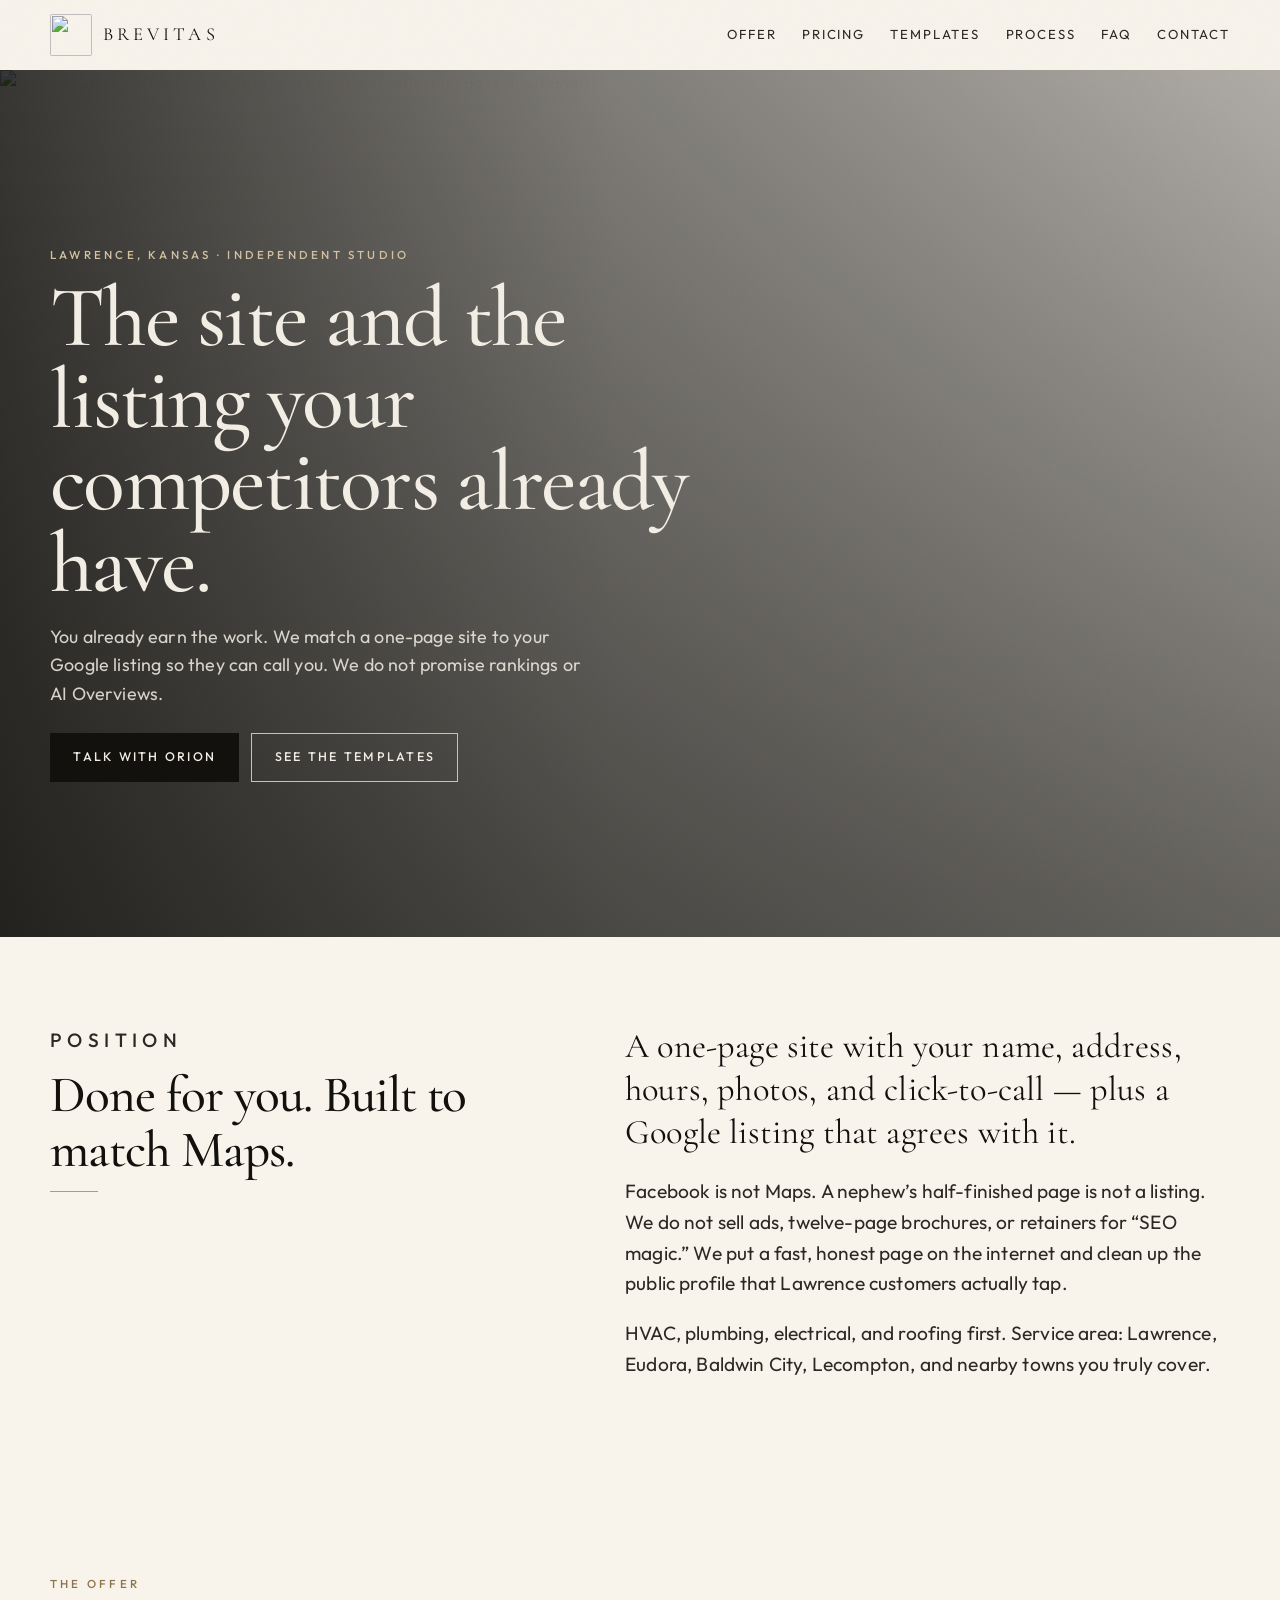
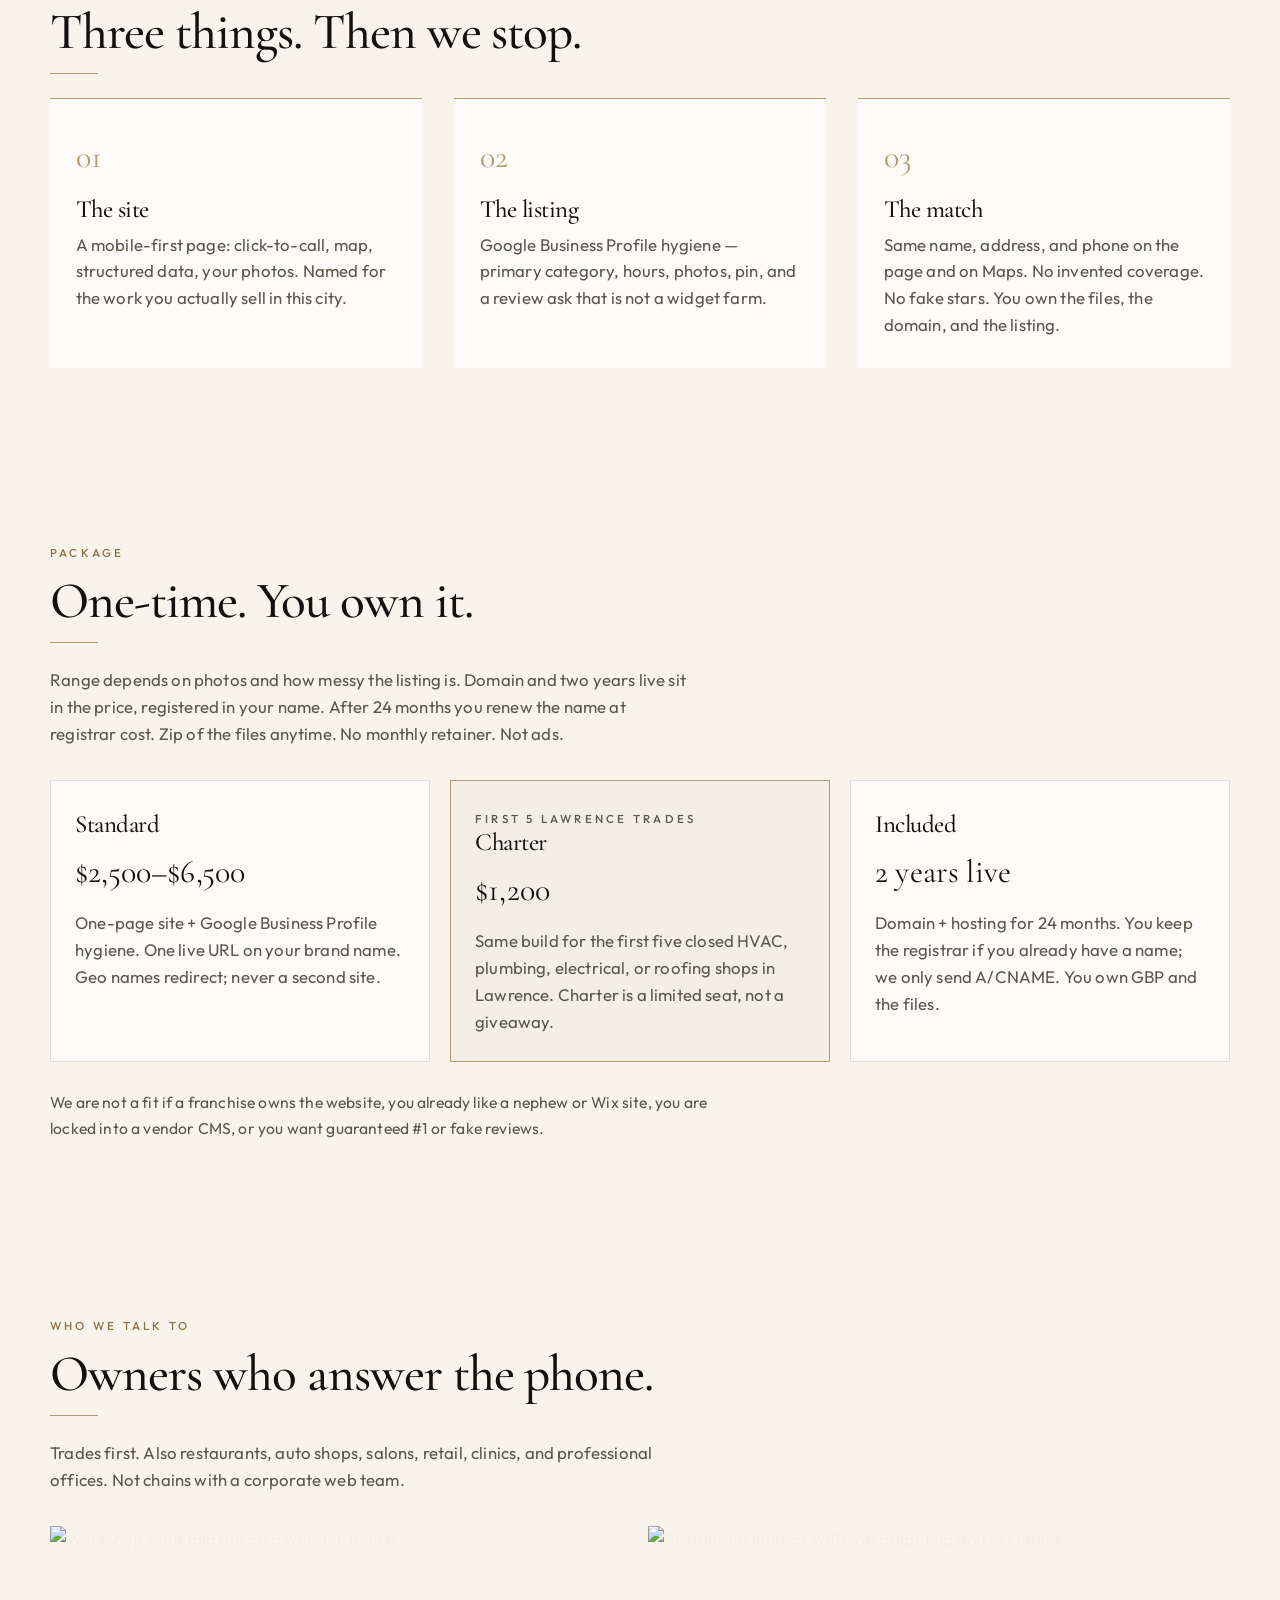
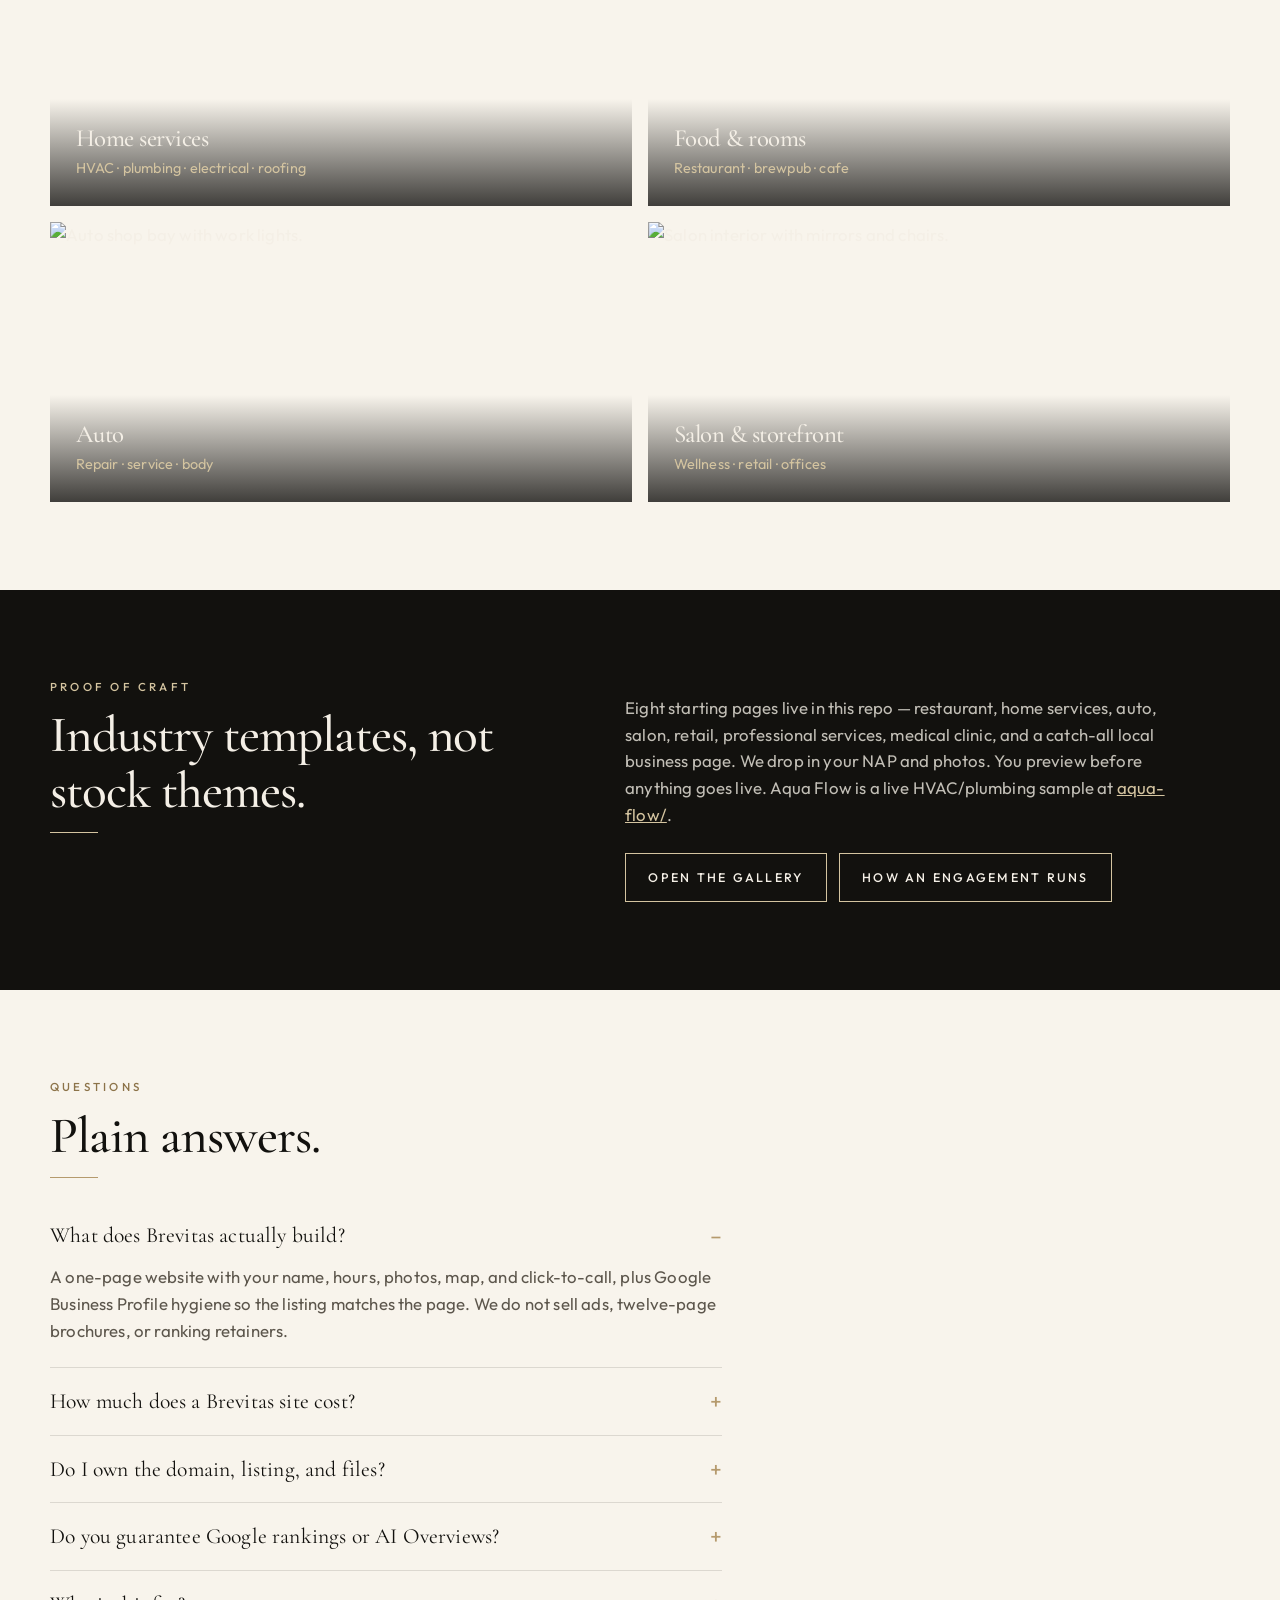
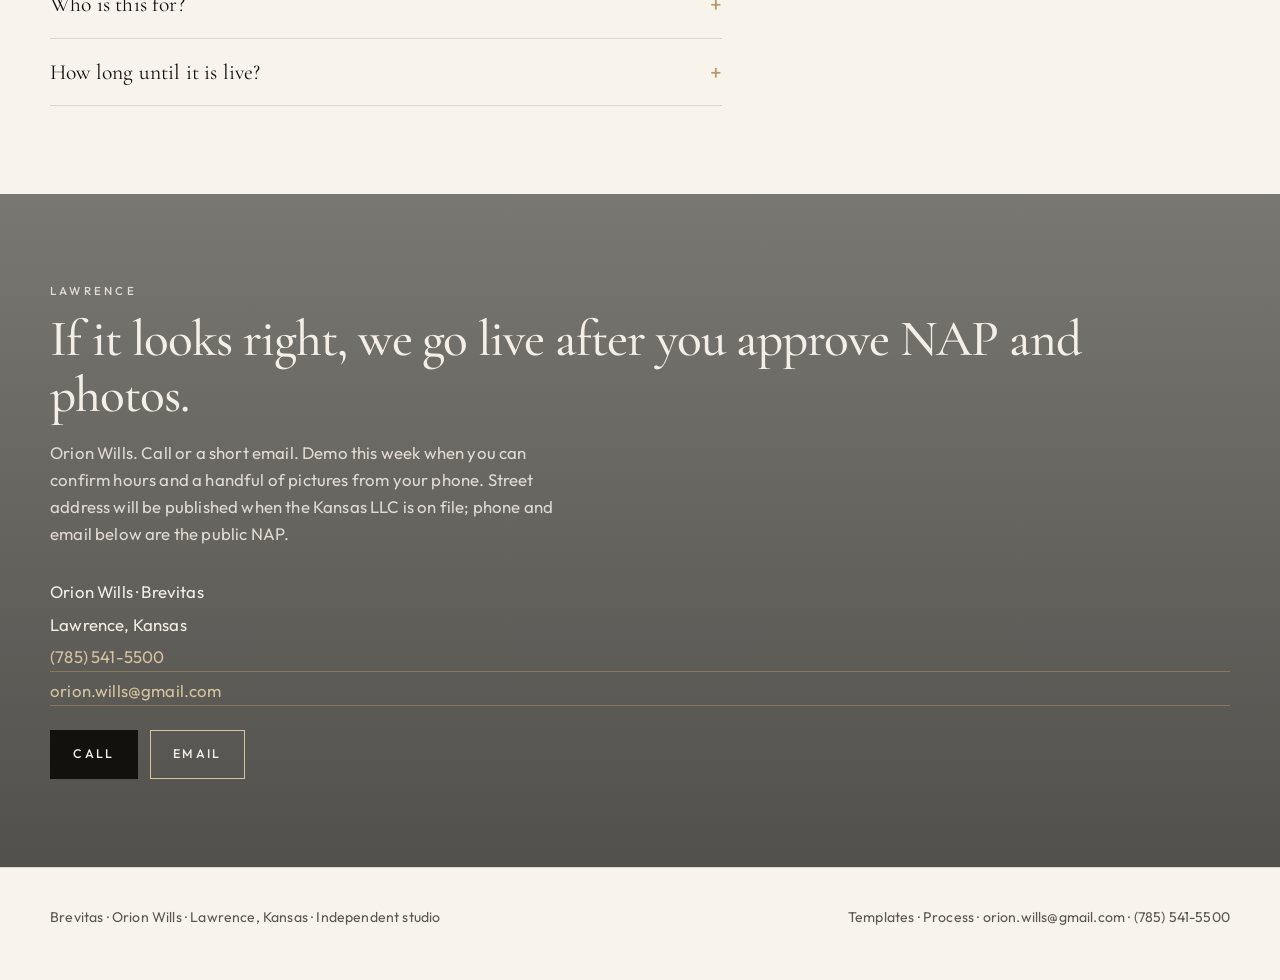
==== index.html @ 4b119597 "Add marketing site root files" ====
<!DOCTYPE html>
<html lang="en">
<head>
  <meta charset="utf-8">
  <meta name="viewport" content="width=device-width, initial-scale=1">
  <title>Brevitas — Done-for-you websites &amp; Google listings for Lawrence trades</title>
  <meta name="description" content="One-page sites plus Google Business Profile setup for HVAC, plumbing, electrical, and roofing in Lawrence, KS. One-time $2,500–$6,500. Charter $1,200 for the first five trades.">
  <link rel="canonical" href="https://brevitywithorion.github.io/brevitas-demos/">
  <meta name="robots" content="index,follow">
  <meta property="og:type" content="website">
  <meta property="og:site_name" content="Brevitas">
  <meta property="og:title" content="Brevitas — Done-for-you websites &amp; Google listings for Lawrence trades">
  <meta property="og:description" content="One-page sites plus Google Business Profile setup for HVAC, plumbing, electrical, and roofing in Lawrence, KS. One-time $2,500–$6,500. Charter $1,200 for the first five trades.">
  <meta property="og:url" content="https://brevitywithorion.github.io/brevitas-demos/">
  <meta property="og:image" content="https://brevitywithorion.github.io/brevitas-demos/art/hero.jpg">
  <meta property="og:locale" content="en_US">
  <meta name="twitter:card" content="summary_large_image">
  <meta name="twitter:title" content="Brevitas — Done-for-you websites &amp; Google listings for Lawrence trades">
  <meta name="twitter:description" content="One-page sites plus Google Business Profile setup for HVAC, plumbing, electrical, and roofing in Lawrence, KS. One-time $2,500–$6,500. Charter $1,200 for the first five trades.">
  <meta name="twitter:image" content="https://brevitywithorion.github.io/brevitas-demos/art/hero.jpg">
  <link rel="preconnect" href="https://fonts.googleapis.com">
  <link rel="preconnect" href="https://fonts.gstatic.com" crossorigin>
  <link href="https://fonts.googleapis.com/css2?family=Cormorant+Garamond:ital,wght@0,500;0,600;1,500&family=Outfit:wght@300;400;500&display=swap" rel="stylesheet">
  <link rel="stylesheet" href="styles.css">
  <script type="application/ld+json">
{
  "@context": "https://schema.org",
  "@graph": [
    {
      "@type": ["LocalBusiness", "ProfessionalService"],
      "@id": "https://brevitywithorion.github.io/brevitas-demos/#business",
      "name": "Brevitas",
      "alternateName": "Brevitas Lawrence",
      "description": "Done-for-you one-page websites and Google Business Profile setup for independent trades and local businesses in Lawrence, Kansas.",
      "url": "https://brevitywithorion.github.io/brevitas-demos/",
      "telephone": "+17855415500",
      "email": "orion.wills@gmail.com",
      "image": "https://brevitywithorion.github.io/brevitas-demos/art/hero.jpg",
      "logo": "https://brevitywithorion.github.io/brevitas-demos/art/mark.jpg",
      "priceRange": "$1,200–$6,500",
      "currenciesAccepted": "USD",
      "founder": { "@type": "Person", "name": "Orion Wills", "email": "orion.wills@gmail.com", "telephone": "+17855415500" },
      "address": {
        "@type": "PostalAddress",
        "addressLocality": "Lawrence",
        "addressRegion": "KS",
        "addressCountry": "US"
      },
      "areaServed": [
        { "@type": "City", "name": "Lawrence" },
        { "@type": "City", "name": "Eudora" },
        { "@type": "City", "name": "Baldwin City" },
        { "@type": "City", "name": "Lecompton" }
      ],
      "knowsAbout": ["Google Business Profile", "local websites for trades", "NAP consistency"],
      "sameAs": ["https://brevitywithorion.github.io/brevitas-demos/"]
    },
    {
      "@type": "FAQPage",
      "mainEntity": [
        {
          "@type": "Question",
          "name": "What does Brevitas actually build?",
          "acceptedAnswer": {
            "@type": "Answer",
            "text": "A one-page website with your name, hours, photos, map, and click-to-call, plus Google Business Profile hygiene so the listing matches the page. We do not sell ads, twelve-page brochures, or ranking retainers."
          }
        },
        {
          "@type": "Question",
          "name": "How much does a Brevitas site cost?",
          "acceptedAnswer": {
            "@type": "Answer",
            "text": "One-time setup is $2,500–$6,500 depending on photos and how messy the listing is. The first five closed Lawrence trades pay a charter price of $1,200. Domain name and two years of hosting are included. There is no monthly retainer."
          }
        },
        {
          "@type": "Question",
          "name": "Do I own the domain, listing, and files?",
          "acceptedAnswer": {
            "@type": "Answer",
            "text": "Yes. The domain is registered in your name. After 24 months you renew it at registrar cost. You own the Google Business Profile and a zip of the files anytime. If you already have a domain, you keep the registrar; we only send A or CNAME records."
          }
        },
        {
          "@type": "Question",
          "name": "Do you guarantee Google rankings or AI Overviews?",
          "acceptedAnswer": {
            "@type": "Answer",
            "text": "No. We match name, address, and phone, set a real category, and put a fast page on the web. That is hygiene, not a ranking promise and not a claim about Google AI Overviews."
          }
        },
        {
          "@type": "Question",
          "name": "Who is this for?",
          "acceptedAnswer": {
            "@type": "Answer",
            "text": "Owner-operated trades in Lawrence and nearby towns—HVAC, plumbing, electrical, roofing first—plus shops that answer the phone. We are not a fit for franchise CMS, a site you already like, or anyone who wants fake reviews or a guaranteed #1."
          }
        },
        {
          "@type": "Question",
          "name": "How long until it is live?",
          "acceptedAnswer": {
            "@type": "Answer",
            "text": "We can show an industry demo the same week you share hours and photos. We go live after you approve NAP and pictures. You preview before anything public."
          }
        }
      ]
    }
  ]
}
</script>
</head>
<body>
  <a class="skip" href="#main">Skip to content</a>
  <header class="nav-bar">
    <div class="wrap">
      <a class="brand" href="index.html">
        <img src="art/mark.jpg" width="42" height="42" alt="">
        <span>Brevitas</span>
      </a>
      <button class="nav-toggle" type="button" aria-label="Menu" aria-expanded="false"><span></span><span></span><span></span></button>
      <nav class="nav-links" aria-label="Primary">
        <a href="index.html#offer">Offer</a>
        <a href="index.html#pricing">Pricing</a>
        <a href="templates.html">Templates</a>
        <a href="work.html">Process</a>
        <a href="index.html#faq">FAQ</a>
        <a href="index.html#contact">Contact</a>
      </nav>
    </div>
  </header>
  <main id="main">
    <section class="hero">
      <img class="bg" src="art/hero.jpg" alt="Downtown storefronts at twilight, wet pavement reflecting gold streetlamps.">
      <div class="wrap">
        <p class="eyebrow">Lawrence, Kansas · Independent studio</p>
        <h1>The site and the listing your competitors already have.</h1>
        <p class="lede">You already earn the work. We match a one-page site to your Google listing so they can call you. We do not promise rankings or AI Overviews.</p>
        <div class="btn-row">
          <a class="btn" href="#contact">Talk with Orion</a>
          <a class="btn ghost" href="templates.html">See the templates</a>
        </div>
      </div>
    </section>

    <section class="positioning" id="positioning">
      <div class="wrap split">
        <div>
          <p class="eyebrow">Position</p>
          <h2>Done for you. Built to match Maps.</h2>
          <hr class="rule">
        </div>
        <div>
          <p class="pull">A one-page site with your name, address, hours, photos, and click-to-call — plus a Google listing that agrees with it.</p>
          <p>Facebook is not Maps. A nephew’s half-finished page is not a listing. We do not sell ads, twelve-page brochures, or retainers for “SEO magic.” We put a fast, honest page on the internet and clean up the public profile that Lawrence customers actually tap.</p>
          <p>HVAC, plumbing, electrical, and roofing first. Service area: Lawrence, Eudora, Baldwin City, Lecompton, and nearby towns you truly cover.</p>
        </div>
      </div>
    </section>

    <section id="offer">
      <div class="wrap">
        <p class="eyebrow">The offer</p>
        <h2>Three things. Then we stop.</h2>
        <hr class="rule">
        <div class="steps">
          <article class="step">
            <span class="num">01</span>
            <h3>The site</h3>
            <p>A mobile-first page: click-to-call, map, structured data, your photos. Named for the work you actually sell in this city.</p>
          </article>
          <article class="step">
            <span class="num">02</span>
            <h3>The listing</h3>
            <p>Google Business Profile hygiene — primary category, hours, photos, pin, and a review ask that is not a widget farm.</p>
          </article>
          <article class="step">
            <span class="num">03</span>
            <h3>The match</h3>
            <p>Same name, address, and phone on the page and on Maps. No invented coverage. No fake stars. You own the files, the domain, and the listing.</p>
          </article>
        </div>
      </div>
    </section>

    <section id="pricing">
      <div class="wrap">
        <p class="eyebrow">Package</p>
        <h2>One-time. You own it.</h2>
        <hr class="rule">
        <p class="lede-plain">Range depends on photos and how messy the listing is. Domain and two years live sit in the price, registered in your name. After 24 months you renew the name at registrar cost. Zip of the files anytime. No monthly retainer. Not ads.</p>
        <div class="price-grid">
          <article class="price-card">
            <h3>Standard</h3>
            <p class="figure">$2,500–$6,500</p>
            <p>One-page site + Google Business Profile hygiene. One live URL on your brand name. Geo names redirect; never a second site.</p>
          </article>
          <article class="price-card featured">
            <p class="eyebrow">First 5 Lawrence trades</p>
            <h3>Charter</h3>
            <p class="figure">$1,200</p>
            <p>Same build for the first five closed HVAC, plumbing, electrical, or roofing shops in Lawrence. Charter is a limited seat, not a giveaway.</p>
          </article>
          <article class="price-card">
            <h3>Included</h3>
            <p class="figure">2 years live</p>
            <p>Domain + hosting for 24 months. You keep the registrar if you already have a name; we only send A/CNAME. You own GBP and the files.</p>
          </article>
        </div>
        <p class="walkaway">We are not a fit if a franchise owns the website, you already like a nephew or Wix site, you are locked into a vendor CMS, or you want guaranteed #1 or fake reviews.</p>
      </div>
    </section>


    <section id="industries">
      <div class="wrap">
        <p class="eyebrow">Who we talk to</p>
        <h2>Owners who answer the phone.</h2>
        <hr class="rule">
        <p class="lede-plain">Trades first. Also restaurants, auto shops, salons, retail, clinics, and professional offices. Not chains with a corporate web team.</p>
        <div class="industries">
          <a class="industry" href="templates.html">
            <img src="art/trades.jpg" alt="Workshop tools laid out on a wooden bench.">
            <div class="shade">
              <h3>Home services</h3>
              <p>HVAC · plumbing · electrical · roofing</p>
            </div>
          </a>
          <a class="industry" href="templates.html">
            <img src="art/food.jpg" alt="Restaurant interior with warm lighting and set tables.">
            <div class="shade">
              <h3>Food &amp; rooms</h3>
              <p>Restaurant · brewpub · cafe</p>
            </div>
          </a>
          <a class="industry" href="templates.html">
            <img src="art/auto.jpg" alt="Auto shop bay with work lights.">
            <div class="shade">
              <h3>Auto</h3>
              <p>Repair · service · body</p>
            </div>
          </a>
          <a class="industry" href="templates.html">
            <img src="art/salon.jpg" alt="Salon interior with mirrors and chairs.">
            <div class="shade">
              <h3>Salon &amp; storefront</h3>
              <p>Wellness · retail · offices</p>
            </div>
          </a>
        </div>
      </div>
    </section>

    <section class="proof" id="craft">
      <div class="wrap split">
        <div>
          <p class="eyebrow">Proof of craft</p>
          <h2>Industry templates, not stock themes.</h2>
          <hr class="rule" style="background:var(--gold-pale)">
        </div>
        <div>
          <p>Eight starting pages live in this repo — restaurant, home services, auto, salon, retail, professional services, medical clinic, and a catch-all local business page. We drop in your NAP and photos. You preview before anything goes live. Aqua Flow is a live HVAC/plumbing sample at <a href="../demos/aqua-flow/">aqua-flow/</a>.</p>
          <div class="btn-row">
            <a class="btn ghost" href="templates.html">Open the gallery</a>
            <a class="btn ghost" href="work.html">How an engagement runs</a>
          </div>
        </div>
      </div>
    </section>

    <section id="faq">
      <div class="wrap">
        <p class="eyebrow">Questions</p>
        <h2>Plain answers.</h2>
        <hr class="rule">
        <div class="faq-list">
          <details open>
            <summary>What does Brevitas actually build?</summary>
            <p>A one-page website with your name, hours, photos, map, and click-to-call, plus Google Business Profile hygiene so the listing matches the page. We do not sell ads, twelve-page brochures, or ranking retainers.</p>
          </details>
          <details>
            <summary>How much does a Brevitas site cost?</summary>
            <p>One-time setup is $2,500–$6,500 depending on photos and how messy the listing is. The first five closed Lawrence trades pay a charter price of $1,200. Domain name and two years of hosting are included. There is no monthly retainer.</p>
          </details>
          <details>
            <summary>Do I own the domain, listing, and files?</summary>
            <p>Yes. The domain is registered in your name. After 24 months you renew it at registrar cost. You own the Google Business Profile and a zip of the files anytime. If you already have a domain, you keep the registrar; we only send A or CNAME records.</p>
          </details>
          <details>
            <summary>Do you guarantee Google rankings or AI Overviews?</summary>
            <p>No. We match name, address, and phone, set a real category, and put a fast page on the web. That is hygiene, not a ranking promise and not a claim about Google AI Overviews.</p>
          </details>
          <details>
            <summary>Who is this for?</summary>
            <p>Owner-operated trades in Lawrence and nearby towns—HVAC, plumbing, electrical, roofing first—plus shops that answer the phone. We are not a fit for franchise CMS, a site you already like, or anyone who wants fake reviews or a guaranteed #1.</p>
          </details>
          <details>
            <summary>How long until it is live?</summary>
            <p>We can show an industry demo the same week you share hours and photos. We go live after you approve NAP and pictures. You preview before anything public.</p>
          </details>
        </div>
      </div>
    </section>

    <section class="contact" id="contact">
      <div class="wrap">
        <p class="eyebrow">Lawrence</p>
        <h2>If it looks right, we go live after you approve NAP and photos.</h2>
        <p>Orion Wills. Call or a short email. Demo this week when you can confirm hours and a handful of pictures from your phone. Street address will be published when the Kansas LLC is on file; phone and email below are the public NAP.</p>
        <div class="nap-block">
          <div>Orion Wills · Brevitas</div>
          <div>Lawrence, Kansas</div>
          <a class="plain" href="tel:+17855415500">(785) 541-5500</a>
          <a class="plain" href="mailto:orion.wills@gmail.com">orion.wills@gmail.com</a>
        </div>
        <div class="btn-row">
          <a class="btn" href="tel:+17855415500">Call</a>
          <a class="btn ghost" href="mailto:orion.wills@gmail.com">Email</a>
        </div>
      </div>
    </section>
  </main>
  <footer>
    <div class="wrap">
      <span>Brevitas · Orion Wills · Lawrence, Kansas · Independent studio</span>
      <span><a href="templates.html">Templates</a> · <a href="work.html">Process</a> · <a href="mailto:orion.wills@gmail.com">orion.wills@gmail.com</a> · <a href="tel:+17855415500">(785) 541-5500</a></span>
    </div>
  </footer>
  <script src="site.js"></script>
</body>
</html>
---- styles.css ----
/* Brevitas — studio marketing site. Independent. Lawrence, KS. */
:root {
  --cream: #f4efe6;
  --cream-deep: #ebe4d6;
  --paper: #f8f4ec;
  --ink: #12110e;
  --ink-soft: #2c2924;
  --muted: #5c564c;
  --gold: #b59a6d;
  --gold-deep: #8c7349;
  --gold-pale: #d4c4a0;
  --line: rgba(18, 17, 14, 0.12);
  --line-gold: rgba(181, 154, 109, 0.45);
  --white: #fdfbf7;
  --max: 1180px;
  --serif: "Cormorant Garamond", "Iowan Old Style", Palatino, Georgia, serif;
  --sans: "Outfit", "Avenir Next", system-ui, sans-serif;
  --shadow: 0 24px 60px rgba(18, 17, 14, 0.12);
}

*, *::before, *::after { box-sizing: border-box; }
html { scroll-behavior: smooth; }
body {
  margin: 0;
  font-family: var(--sans);
  color: var(--ink);
  background: var(--paper);
  line-height: 1.6;
  font-size: 1.05rem;
  -webkit-font-smoothing: antialiased;
  letter-spacing: 0.01em;
}
body::before {
  content: "";
  pointer-events: none;
  position: fixed;
  inset: 0;
  z-index: 80;
  opacity: 0.07;
  mix-blend-mode: multiply;
  background-image: url("data:image/svg+xml,%3Csvg xmlns='http://www.w3.org/2000/svg' width='180' height='180'%3E%3Cfilter id='n'%3E%3CfeTurbulence type='fractalNoise' baseFrequency='.85' numOctaves='4' stitchTiles='stitch'/%3E%3C/filter%3E%3Crect width='100%25' height='100%25' filter='url(%23n)' opacity='.9'/%3E%3C/svg%3E");
}
img { max-width: 100%; height: auto; display: block; }
a { color: var(--gold-deep); }
a:hover { color: var(--ink); }
.skip {
  position: absolute;
  left: -999px;
  top: 0;
}
.skip:focus {
  left: 1rem;
  top: 1rem;
  z-index: 100;
  background: var(--white);
  padding: 0.6rem 1rem;
  color: var(--ink);
}

.wrap { width: min(100% - 2.25rem, var(--max)); margin-inline: auto; }
.eyebrow {
  font-family: var(--sans);
  font-size: 0.72rem;
  letter-spacing: 0.28em;
  text-transform: uppercase;
  color: var(--gold-deep);
  font-weight: 500;
  margin: 0 0 0.75rem;
}
h1, h2, h3, .serif {
  font-family: var(--serif);
  font-weight: 500;
  letter-spacing: -0.02em;
  color: var(--ink);
}
h1 { font-size: clamp(2.6rem, 7vw, 5.4rem); line-height: 0.95; margin: 0 0 1.1rem; }
h2 { font-size: clamp(2rem, 4vw, 3.2rem); line-height: 1.08; margin: 0 0 0.8rem; }
h3 { font-size: 1.55rem; line-height: 1.2; margin: 0 0 0.4rem; }

/* Nav */
.nav-bar {
  position: sticky;
  top: 0;
  z-index: 50;
  backdrop-filter: blur(16px);
  background: rgba(248, 244, 236, 0.82);
  border-bottom: 1px solid transparent;
  transition: border-color 0.3s, background 0.3s;
}
.nav-bar.is-scrolled {
  border-bottom-color: var(--line);
  background: rgba(248, 244, 236, 0.94);
}
.nav-bar .wrap {
  display: flex;
  align-items: center;
  justify-content: space-between;
  gap: 1rem;
  padding: 0.85rem 0;
}
.brand {
  display: flex;
  align-items: center;
  gap: 0.7rem;
  text-decoration: none;
  color: var(--ink);
}
.brand img {
  width: 42px;
  height: 42px;
  object-fit: cover;
  border-radius: 2px;
}
.brand span {
  font-family: var(--serif);
  font-size: 1.15rem;
  letter-spacing: 0.22em;
  text-transform: uppercase;
}
.nav-links {
  display: flex;
  align-items: center;
  gap: 1.6rem;
}
.nav-links a {
  text-decoration: none;
  color: var(--ink-soft);
  font-size: 0.82rem;
  letter-spacing: 0.14em;
  text-transform: uppercase;
}
.nav-links a:hover { color: var(--gold-deep); }
.nav-toggle {
  display: none;
  border: 1px solid var(--line);
  background: transparent;
  width: 42px;
  height: 42px;
  border-radius: 2px;
  cursor: pointer;
}
.nav-toggle span {
  display: block;
  width: 18px;
  height: 1px;
  background: var(--ink);
  margin: 4px auto;
}

.btn {
  display: inline-flex;
  align-items: center;
  justify-content: center;
  gap: 0.5rem;
  text-decoration: none;
  padding: 0.85rem 1.4rem;
  font-size: 0.78rem;
  letter-spacing: 0.18em;
  text-transform: uppercase;
  font-weight: 500;
  border: 1px solid var(--ink);
  background: var(--ink);
  color: var(--cream);
  cursor: pointer;
  font-family: var(--sans);
  transition: background 0.2s, color 0.2s, border-color 0.2s;
}
.btn:hover { background: var(--gold-deep); border-color: var(--gold-deep); color: var(--white); }
.btn.ghost {
  background: transparent;
  color: var(--cream);
  border-color: var(--gold-pale);
}
.btn.ghost:hover { background: var(--gold); color: var(--ink); border-color: var(--gold); }
.btn.outline {
  background: transparent;
  color: var(--ink);
  border-color: var(--ink);
}
.btn.outline:hover { background: var(--ink); color: var(--cream); }
.btn-row { display: flex; flex-wrap: wrap; gap: 0.75rem; margin-top: 1.5rem; }

/* Hero */
.hero {
  position: relative;
  min-height: min(92vh, 860px);
  display: grid;
  align-items: end;
  overflow: hidden;
  color: var(--cream);
}
.hero img.bg {
  position: absolute;
  inset: 0;
  width: 100%;
  height: 100%;
  object-fit: cover;
  object-position: 30% center;
}
.hero::after {
  content: "";
  position: absolute;
  inset: 0;
  background:
    linear-gradient(90deg, rgba(12, 11, 9, 0.78) 0%, rgba(12, 11, 9, 0.42) 48%, rgba(12, 11, 9, 0.18) 100%),
    linear-gradient(180deg, rgba(12, 11, 9, 0.15) 0%, rgba(12, 11, 9, 0.55) 100%);
}
.hero .wrap {
  position: relative;
  z-index: 2;
  padding: 5.5rem 0 4.2rem;
  max-width: 42rem;
  margin-left: max(1.125rem, calc((100% - var(--max)) / 2));
  margin-right: auto;
  width: min(100% - 2.25rem, 42rem);
}
.hero .eyebrow { color: var(--gold-pale); }
.hero h1 { color: var(--cream); }
.hero p.lede {
  font-size: 1.12rem;
  color: rgba(244, 239, 230, 0.86);
  max-width: 34rem;
  margin: 0;
}

/* Sections */
section { padding: 5.5rem 0; }
.rule {
  width: 48px;
  height: 1px;
  background: var(--gold);
  margin: 0 0 1.5rem;
  border: 0;
}
.split {
  display: grid;
  gap: 3.5rem;
  align-items: start;
}
@media (min-width: 860px) {
  .split { grid-template-columns: 0.9fr 1.1fr; gap: 5rem; }
  .split.reverse { grid-template-columns: 1.1fr 0.9fr; }
  .split.reverse > :first-child { order: 2; }
}

.positioning p {
  font-size: 1.2rem;
  color: var(--ink-soft);
  max-width: 38rem;
}
.positioning .pull {
  font-family: var(--serif);
  font-size: clamp(1.6rem, 3vw, 2.15rem);
  line-height: 1.25;
  color: var(--ink);
  margin: 0 0 1.4rem;
}

.steps {
  display: grid;
  gap: 1.5rem;
}
@media (min-width: 800px) {
  .steps { grid-template-columns: repeat(3, 1fr); gap: 2rem; }
}
.step {
  padding: 2rem 1.6rem 1.8rem;
  border-top: 1px solid var(--gold);
  background: var(--white);
}
.step .num {
  font-family: var(--serif);
  font-size: 2rem;
  color: var(--gold);
  display: block;
  margin-bottom: 0.8rem;
}
.step p { color: var(--muted); margin: 0; }

.industries {
  display: grid;
  gap: 1rem;
}
@media (min-width: 720px) {
  .industries { grid-template-columns: 1fr 1fr; }
}
.industry {
  position: relative;
  min-height: 280px;
  overflow: hidden;
  display: flex;
  align-items: flex-end;
  color: var(--cream);
  text-decoration: none;
}
.industry img {
  position: absolute;
  inset: 0;
  width: 100%;
  height: 100%;
  object-fit: cover;
  transition: transform 0.7s ease;
}
.industry:hover img { transform: scale(1.05); }
.industry .shade {
  position: relative;
  z-index: 1;
  width: 100%;
  padding: 1.6rem;
  background: linear-gradient(transparent, rgba(12, 11, 9, 0.78));
}
.industry h3 { color: var(--cream); margin: 0 0 0.2rem; }
.industry p { margin: 0; font-size: 0.9rem; color: var(--gold-pale); }

.proof {
  background: var(--ink);
  color: var(--cream);
}
.proof h2, .proof .eyebrow { color: var(--cream); }
.proof .eyebrow { color: var(--gold-pale); }
.proof p { color: rgba(244, 239, 230, 0.78); max-width: 36rem; }

.gallery {
  display: grid;
  gap: 1.25rem;
}
@media (min-width: 640px) {
  .gallery { grid-template-columns: 1fr 1fr; }
}
@media (min-width: 980px) {
  .gallery { grid-template-columns: repeat(4, 1fr); }
}
.card {
  background: var(--white);
  border: 1px solid var(--line);
  text-decoration: none;
  color: var(--ink);
  display: flex;
  flex-direction: column;
  min-height: 100%;
  transition: transform 0.25s ease, box-shadow 0.25s ease;
}
.card:hover {
  transform: translateY(-4px);
  box-shadow: var(--shadow);
  color: var(--ink);
}
.card .thumb {
  aspect-ratio: 4 / 3;
  overflow: hidden;
  background: var(--cream-deep);
}
.card .thumb img {
  width: 100%;
  height: 100%;
  object-fit: cover;
}
.card .body { padding: 1.15rem 1.15rem 1.35rem; }
.card .body span {
  font-size: 0.7rem;
  letter-spacing: 0.2em;
  text-transform: uppercase;
  color: var(--gold-deep);
}
.page-hero {
  padding: 5rem 0 2.5rem;
}
.page-hero p { max-width: 38rem; color: var(--muted); }

.contact {
  background:
    linear-gradient(180deg, rgba(18, 17, 14, 0.55), rgba(18, 17, 14, 0.72)),
    url("art/hero.jpg") center / cover no-repeat;
  color: var(--cream);
}
.contact h2 { color: var(--cream); }
.contact p { color: rgba(244, 239, 230, 0.85); max-width: 32rem; }
.contact a.plain { color: var(--gold-pale); text-decoration: none; border-bottom: 1px solid var(--line-gold); }
.contact a.plain:hover { color: var(--cream); }
.nap-block {
  margin-top: 2rem;
  display: grid;
  gap: 0.35rem;
  font-size: 1.05rem;
}

.process-list {
  list-style: none;
  margin: 0;
  padding: 0;
  counter-reset: p;
}
.process-list li {
  counter-increment: p;
  padding: 1.4rem 0;
  border-bottom: 1px solid var(--line);
  display: grid;
  gap: 0.4rem;
}
@media (min-width: 720px) {
  .process-list li { grid-template-columns: 4rem 1fr; gap: 1.5rem; align-items: baseline; }
}
.process-list li::before {
  content: counter(p, decimal-leading-zero);
  font-family: var(--serif);
  color: var(--gold);
  font-size: 1.4rem;
}

footer {
  padding: 2.4rem 0 3.2rem;
  border-top: 1px solid var(--line);
  font-size: 0.88rem;
  color: var(--muted);
}
footer .wrap {
  display: flex;
  flex-wrap: wrap;
  justify-content: space-between;
  gap: 1rem;
}
footer a { color: var(--muted); text-decoration: none; }
footer a:hover { color: var(--ink); }

@media (max-width: 760px) {
  .nav-toggle { display: block; }
  .nav-links {
    display: none;
    position: absolute;
    top: 100%;
    left: 0;
    right: 0;
    flex-direction: column;
    align-items: flex-start;
    background: var(--paper);
    padding: 1rem 1.25rem 1.4rem;
    border-bottom: 1px solid var(--line);
    gap: 1rem;
  }
  .nav-bar.open .nav-links { display: flex; }
}

.lede-plain { max-width: 40rem; color: var(--muted); margin: 0 0 2rem; }
.walkaway { max-width: 42rem; color: var(--muted); margin: 1.75rem 0 0; font-size: 0.98rem; }
.price-grid {
  display: grid;
  gap: 1.25rem;
}
@media (min-width: 800px) {
  .price-grid { grid-template-columns: repeat(3, 1fr); }
}
.price-card {
  padding: 1.8rem 1.5rem 1.6rem;
  background: var(--white);
  border: 1px solid var(--line);
}
.price-card.featured {
  border-color: var(--gold);
  background: var(--cream);
}
.price-card .figure {
  font-family: var(--serif);
  font-size: 2rem;
  color: var(--ink);
  margin: 0.2rem 0 0.8rem;
}
.price-card p { color: var(--muted); margin: 0; }
.faq-list { max-width: 42rem; }
.faq-list details {
  border-bottom: 1px solid var(--line);
  padding: 1rem 0;
}
.faq-list summary {
  cursor: pointer;
  font-family: var(--serif);
  font-size: 1.35rem;
  color: var(--ink);
  list-style: none;
}
.faq-list summary::-webkit-details-marker { display: none; }
.faq-list summary::after {
  content: "+";
  float: right;
  color: var(--gold);
  font-family: var(--sans);
}
.faq-list details[open] summary::after { content: "–"; }
.faq-list details p {
  margin: 0.75rem 0 0.4rem;
  color: var(--muted);
}
.proof a { color: var(--gold-pale); }

.faq { max-width: 42rem; }
.faq details {
  border-bottom: 1px solid var(--line);
  padding: 0.9rem 0;
}
.faq summary { cursor: pointer; font-weight: 500; }
.faq details p { margin: 0.6rem 0 0; color: var(--muted); }
#package .pull { font-size: 1.2rem; }
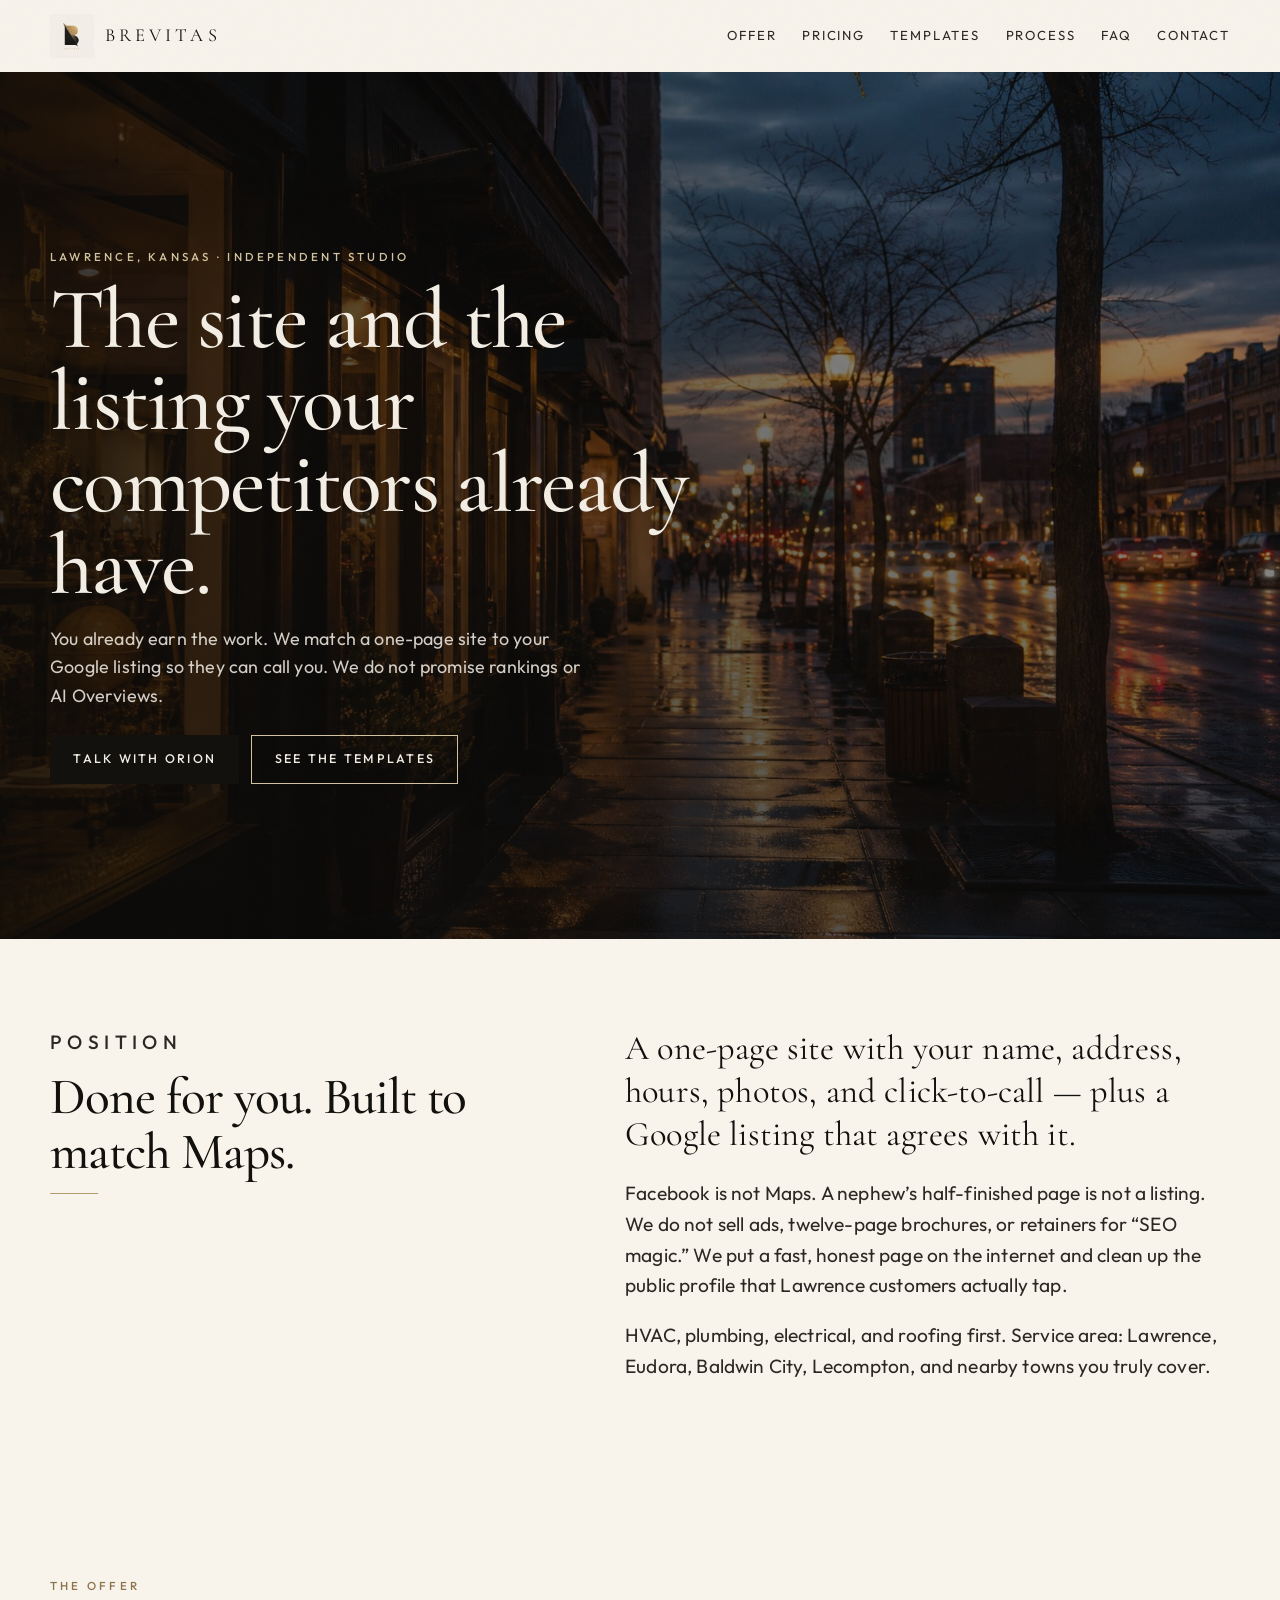
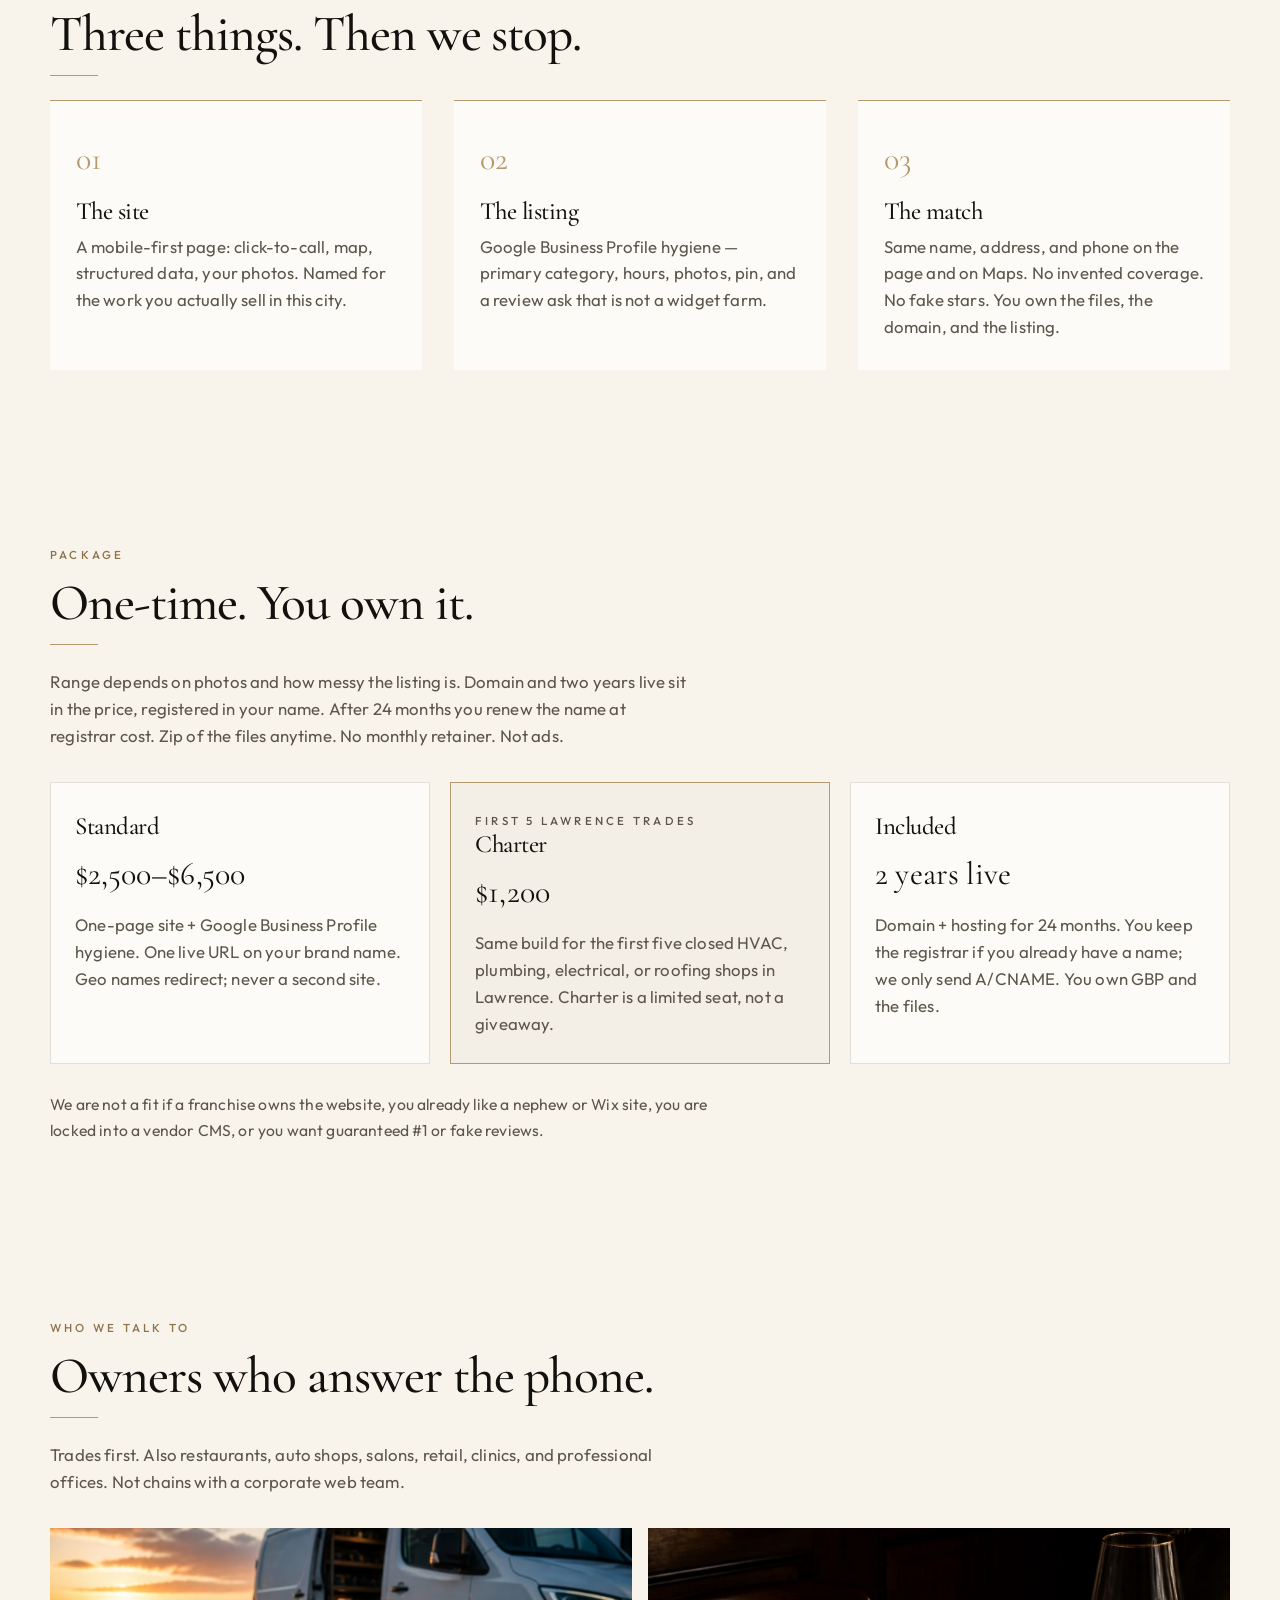
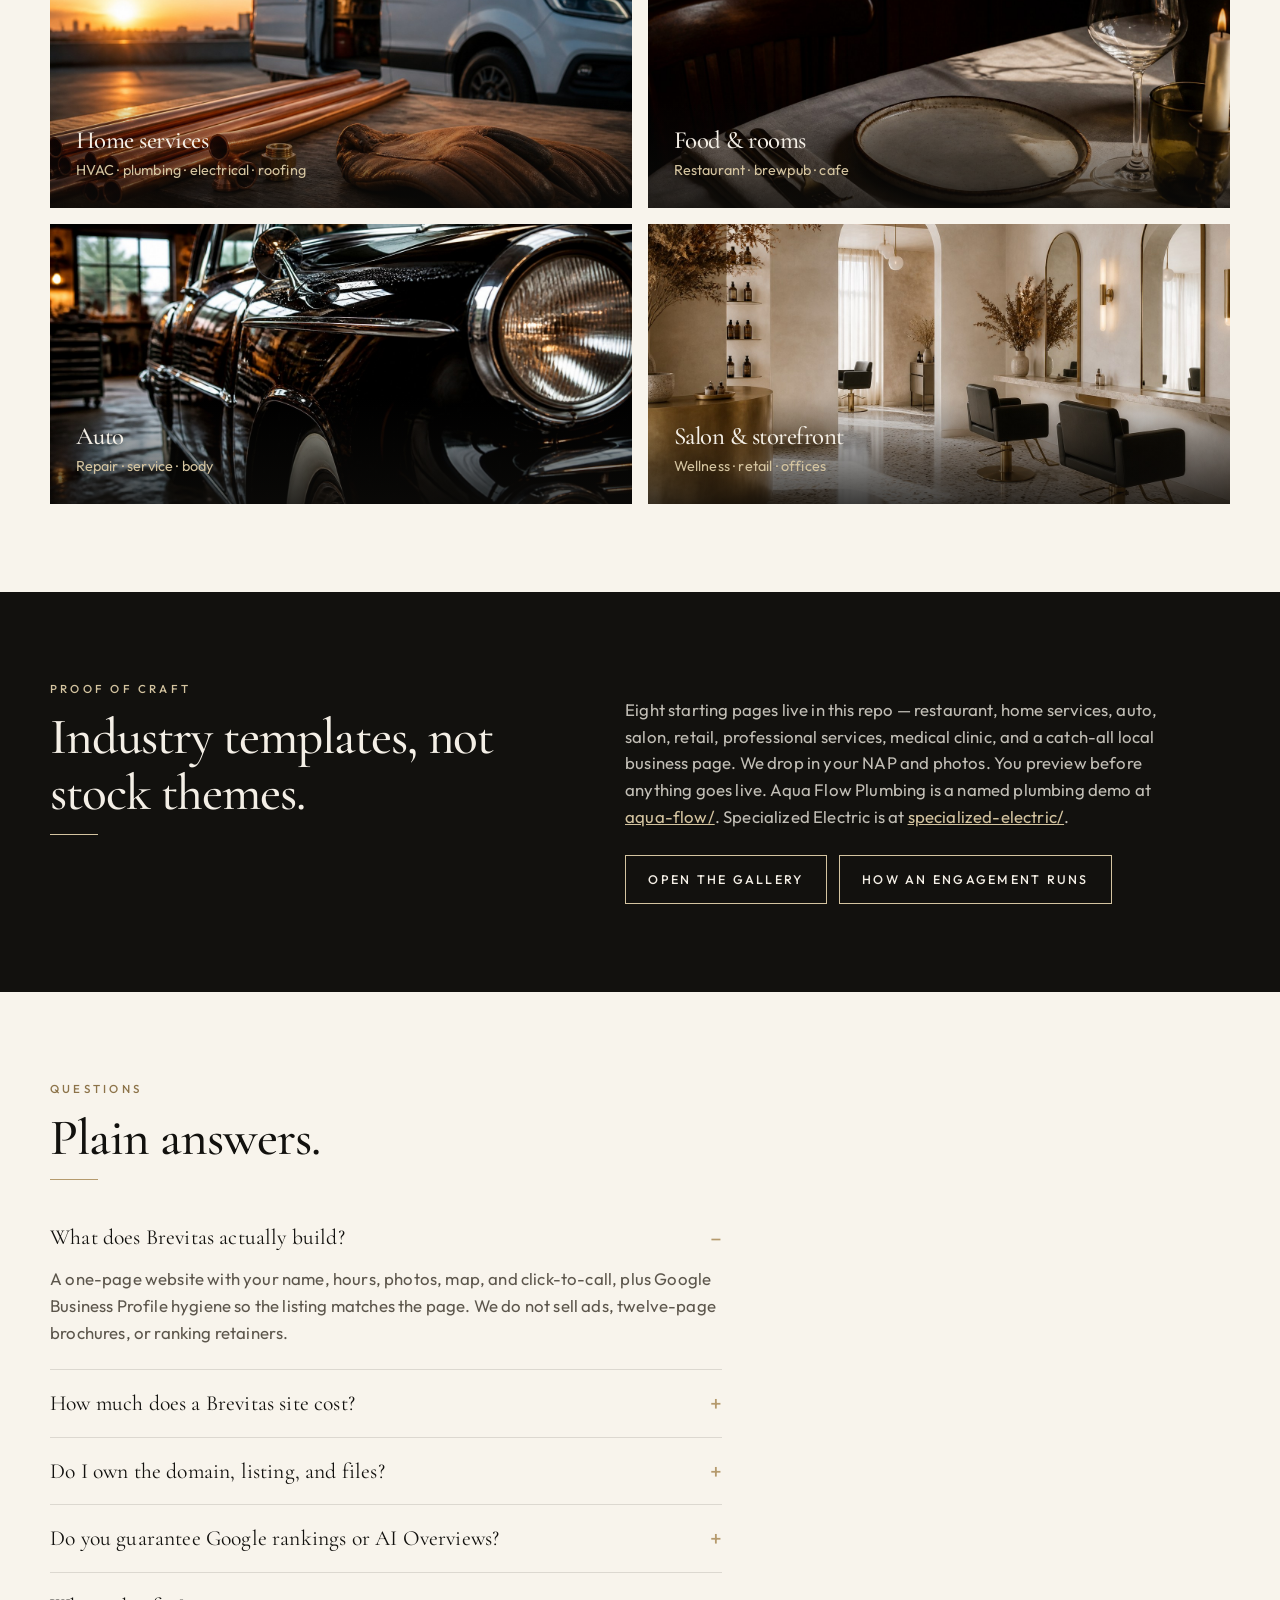
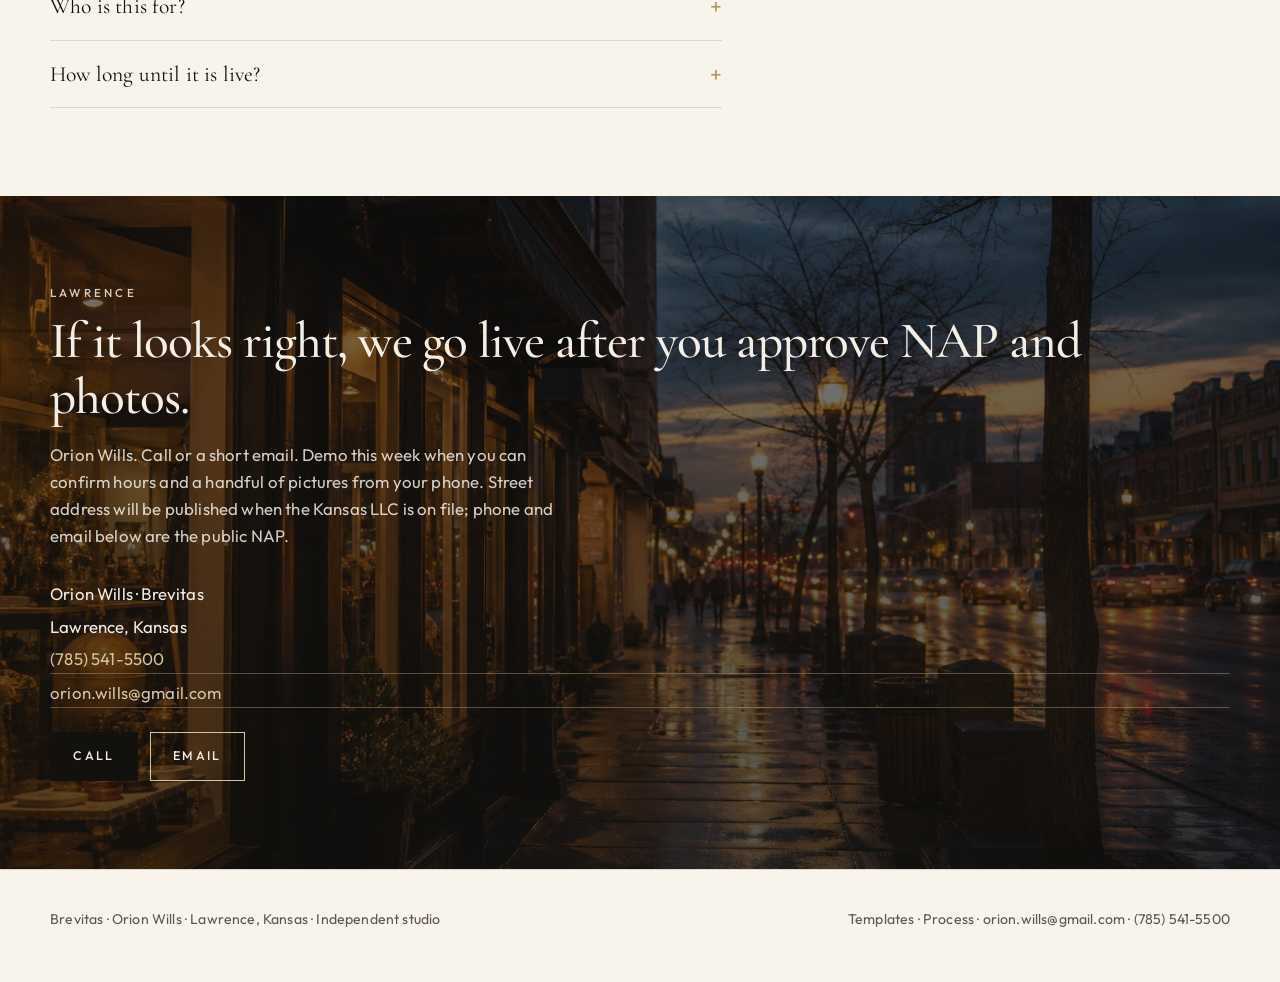
==== commit 476a90ba: "QA: fix gallery/demo 404s, Aqua Flow plumbing label, SE gallery card, mobile nav" ====
--- a/index.html
+++ b/index.html
@@ -5,19 +5,19 @@
   <meta name="viewport" content="width=device-width, initial-scale=1">
   <title>Brevitas — Done-for-you websites &amp; Google listings for Lawrence trades</title>
   <meta name="description" content="One-page sites plus Google Business Profile setup for HVAC, plumbing, electrical, and roofing in Lawrence, KS. One-time $2,500–$6,500. Charter $1,200 for the first five trades.">
-  <link rel="canonical" href="https://brevitywithorion.github.io/brevitas-demos/">
+  <link rel="canonical" href="https://orionwills.com/">
   <meta name="robots" content="index,follow">
   <meta property="og:type" content="website">
   <meta property="og:site_name" content="Brevitas">
   <meta property="og:title" content="Brevitas — Done-for-you websites &amp; Google listings for Lawrence trades">
   <meta property="og:description" content="One-page sites plus Google Business Profile setup for HVAC, plumbing, electrical, and roofing in Lawrence, KS. One-time $2,500–$6,500. Charter $1,200 for the first five trades.">
-  <meta property="og:url" content="https://brevitywithorion.github.io/brevitas-demos/">
-  <meta property="og:image" content="https://brevitywithorion.github.io/brevitas-demos/art/hero.jpg">
+  <meta property="og:url" content="https://orionwills.com/">
+  <meta property="og:image" content="https://orionwills.com/art/hero.jpg">
   <meta property="og:locale" content="en_US">
   <meta name="twitter:card" content="summary_large_image">
   <meta name="twitter:title" content="Brevitas — Done-for-you websites &amp; Google listings for Lawrence trades">
   <meta name="twitter:description" content="One-page sites plus Google Business Profile setup for HVAC, plumbing, electrical, and roofing in Lawrence, KS. One-time $2,500–$6,500. Charter $1,200 for the first five trades.">
-  <meta name="twitter:image" content="https://brevitywithorion.github.io/brevitas-demos/art/hero.jpg">
+  <meta name="twitter:image" content="https://orionwills.com/art/hero.jpg">
   <link rel="preconnect" href="https://fonts.googleapis.com">
   <link rel="preconnect" href="https://fonts.gstatic.com" crossorigin>
   <link href="https://fonts.googleapis.com/css2?family=Cormorant+Garamond:ital,wght@0,500;0,600;1,500&family=Outfit:wght@300;400;500&display=swap" rel="stylesheet">
@@ -28,15 +28,15 @@
   "@graph": [
     {
       "@type": ["LocalBusiness", "ProfessionalService"],
-      "@id": "https://brevitywithorion.github.io/brevitas-demos/#business",
+      "@id": "https://orionwills.com/#business",
       "name": "Brevitas",
       "alternateName": "Brevitas Lawrence",
       "description": "Done-for-you one-page websites and Google Business Profile setup for independent trades and local businesses in Lawrence, Kansas.",
-      "url": "https://brevitywithorion.github.io/brevitas-demos/",
+      "url": "https://orionwills.com/",
       "telephone": "+17855415500",
       "email": "orion.wills@gmail.com",
-      "image": "https://brevitywithorion.github.io/brevitas-demos/art/hero.jpg",
-      "logo": "https://brevitywithorion.github.io/brevitas-demos/art/mark.jpg",
+      "image": "https://orionwills.com/art/hero.jpg",
+      "logo": "https://orionwills.com/art/mark.jpg",
       "priceRange": "$1,200–$6,500",
       "currenciesAccepted": "USD",
       "founder": { "@type": "Person", "name": "Orion Wills", "email": "orion.wills@gmail.com", "telephone": "+17855415500" },
@@ -53,7 +53,7 @@
         { "@type": "City", "name": "Lecompton" }
       ],
       "knowsAbout": ["Google Business Profile", "local websites for trades", "NAP consistency"],
-      "sameAs": ["https://brevitywithorion.github.io/brevitas-demos/"]
+      "sameAs": ["https://orionwills.com/"]
     },
     {
       "@type": "FAQPage",
@@ -261,7 +261,7 @@
           <hr class="rule" style="background:var(--gold-pale)">
         </div>
         <div>
-          <p>Eight starting pages live in this repo — restaurant, home services, auto, salon, retail, professional services, medical clinic, and a catch-all local business page. We drop in your NAP and photos. You preview before anything goes live. Aqua Flow is a live HVAC/plumbing sample at <a href="../demos/aqua-flow/">aqua-flow/</a>.</p>
+          <p>Eight starting pages live in this repo — restaurant, home services, auto, salon, retail, professional services, medical clinic, and a catch-all local business page. We drop in your NAP and photos. You preview before anything goes live. Aqua Flow Plumbing is a named plumbing demo at <a href="aqua-flow/">aqua-flow/</a>. Specialized Electric is at <a href="specialized-electric/">specialized-electric/</a>.</p>
           <div class="btn-row">
             <a class="btn ghost" href="templates.html">Open the gallery</a>
             <a class="btn ghost" href="work.html">How an engagement runs</a>
--- a/styles.css
+++ b/styles.css
@@ -19,8 +19,9 @@
 }
 
 *, *::before, *::after { box-sizing: border-box; }
-html { scroll-behavior: smooth; }
+html { scroll-behavior: smooth; overflow-x: hidden; }
 body {
+  overflow-x: hidden;
   margin: 0;
   font-family: var(--sans);
   color: var(--ink);
@@ -106,8 +107,8 @@
   color: var(--ink);
 }
 .brand img {
-  width: 42px;
-  height: 42px;
+  width: 44px;
+  height: 44px;
   object-fit: cover;
   border-radius: 2px;
 }
@@ -134,8 +135,8 @@
   display: none;
   border: 1px solid var(--line);
   background: transparent;
-  width: 42px;
-  height: 42px;
+  width: 44px;
+  height: 44px;
   border-radius: 2px;
   cursor: pointer;
 }
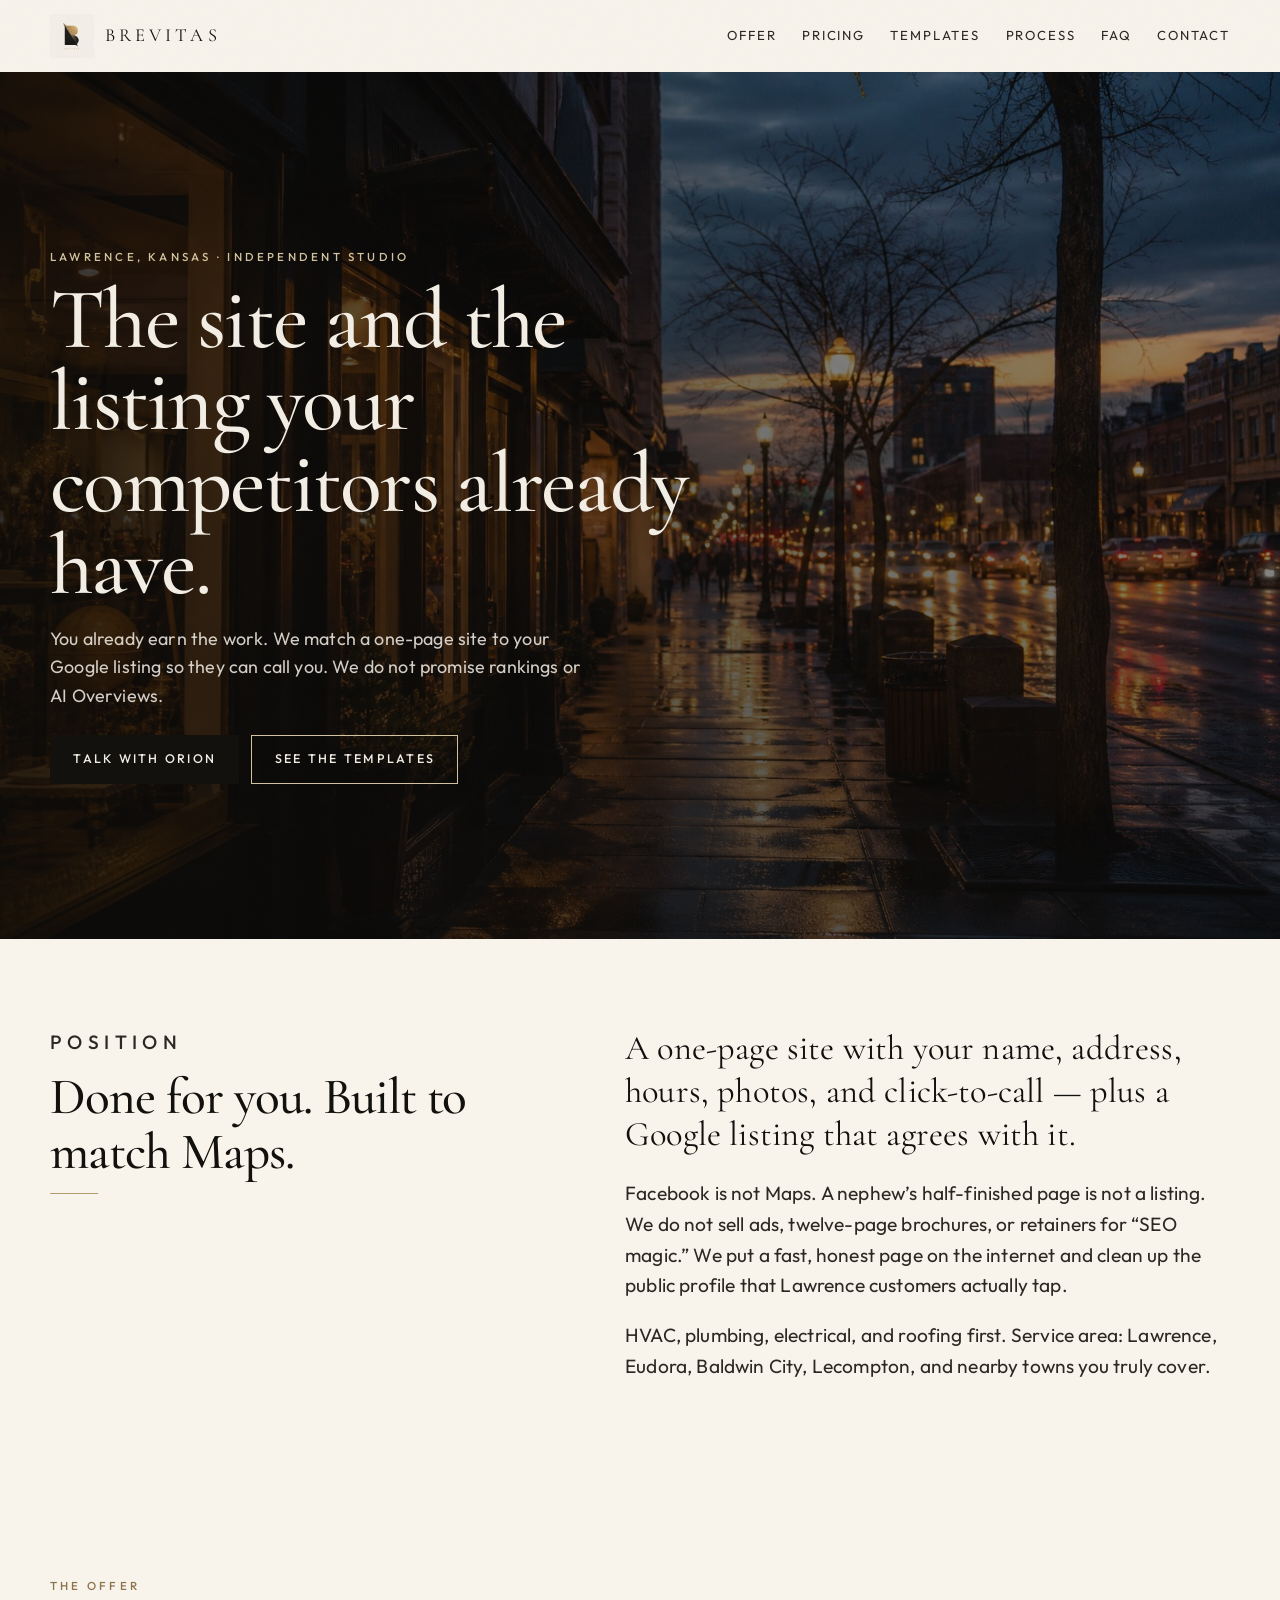
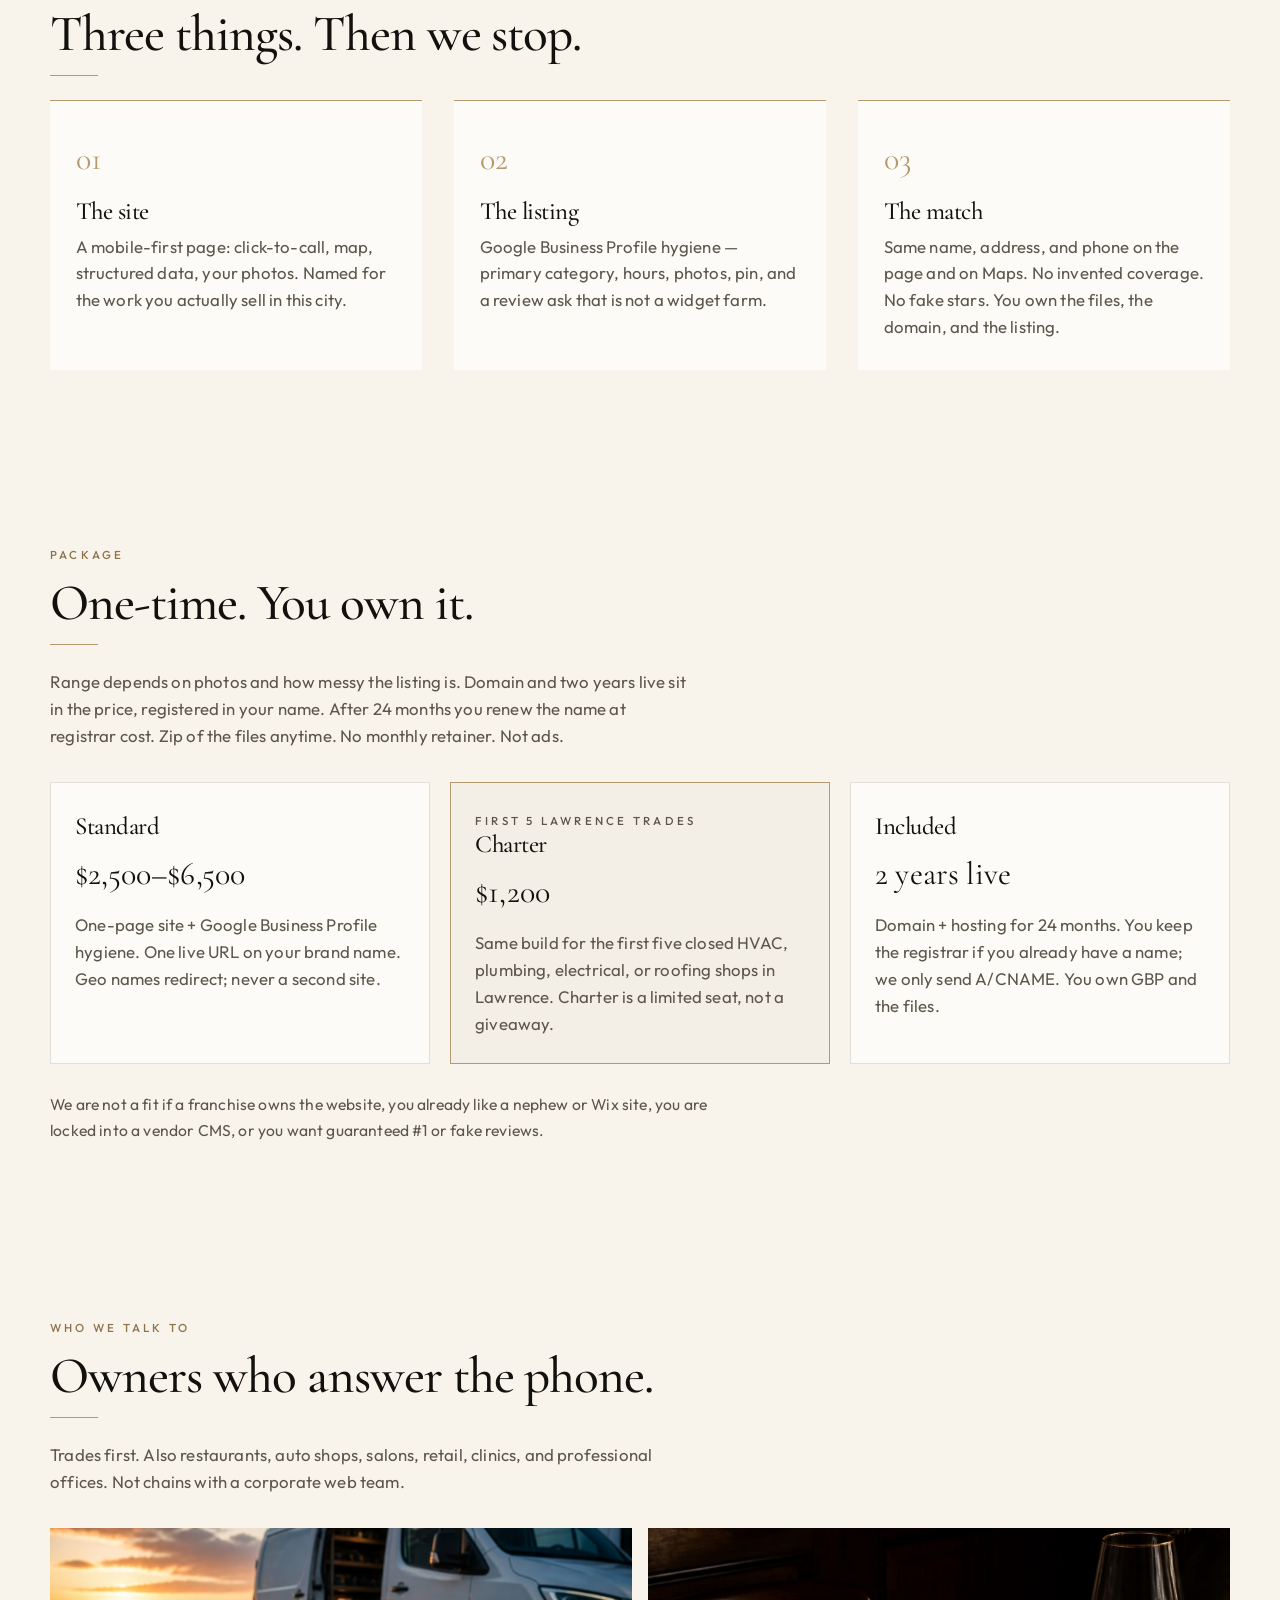
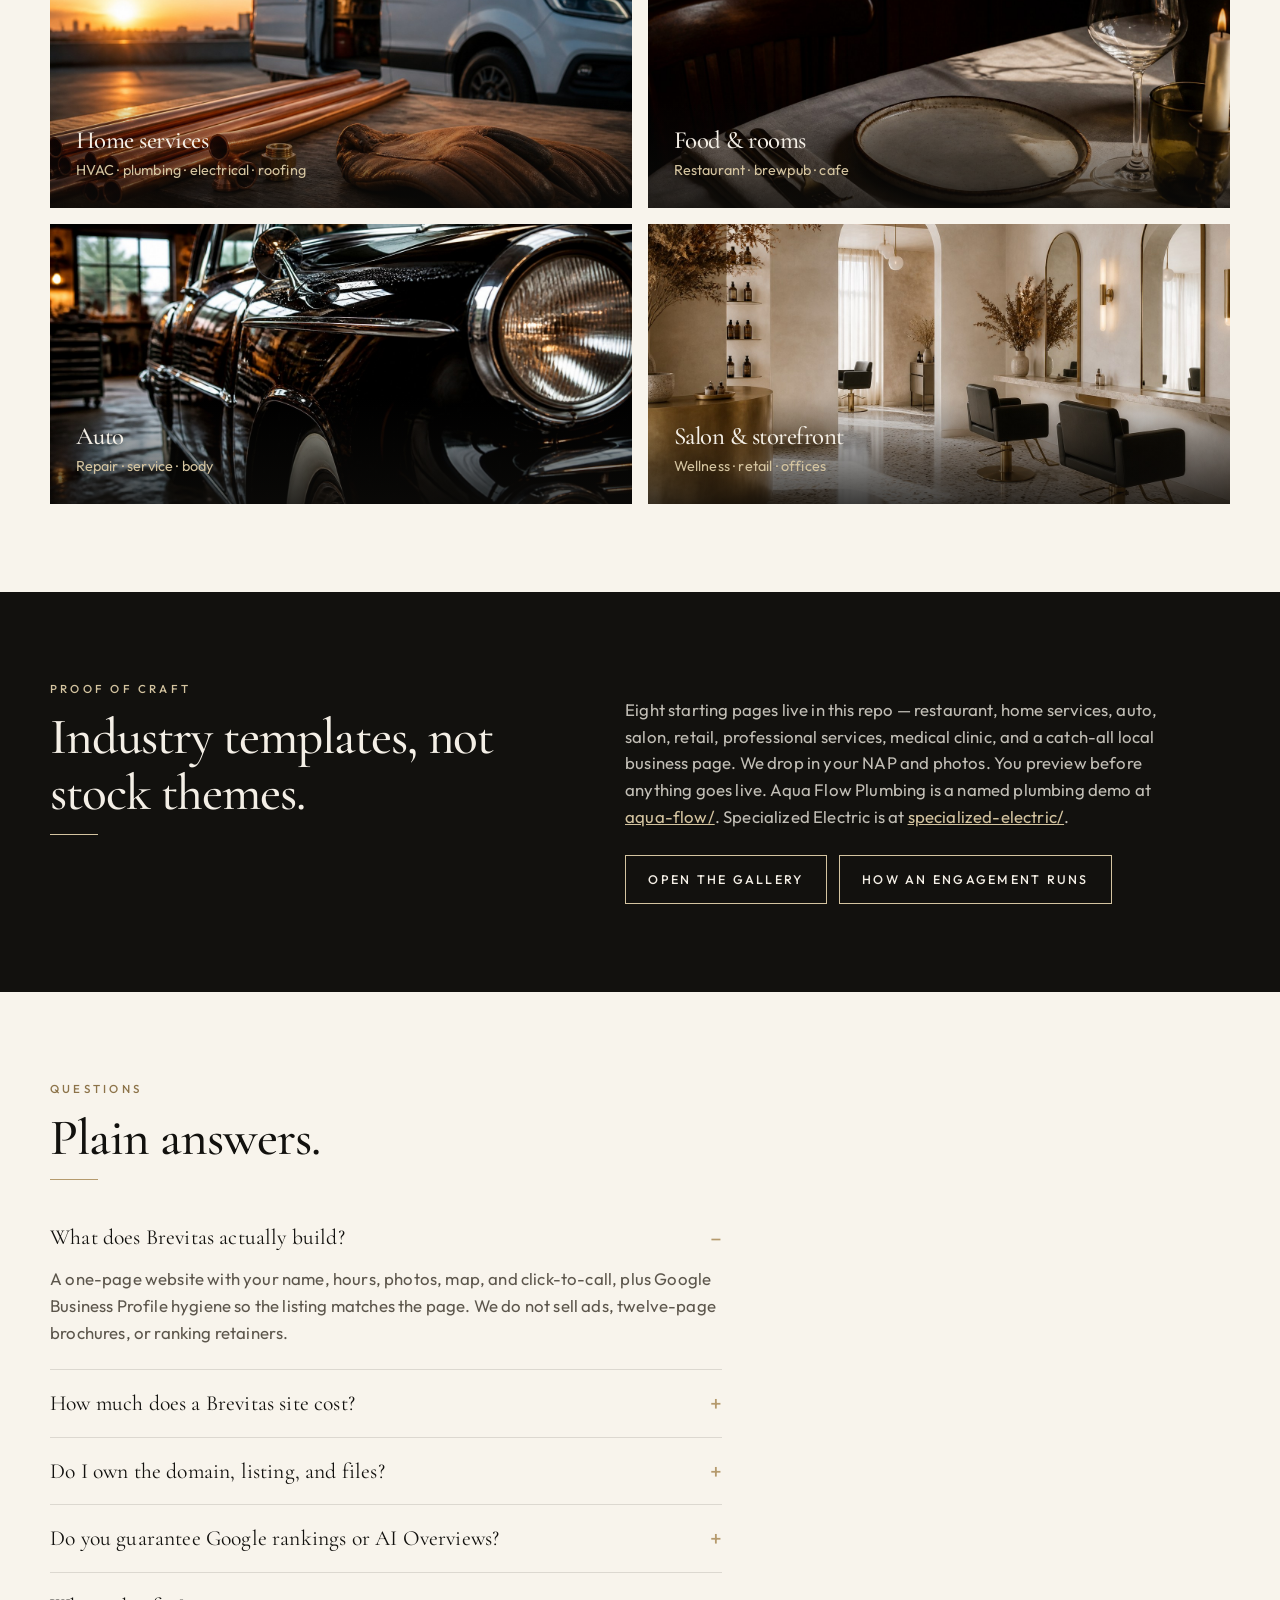
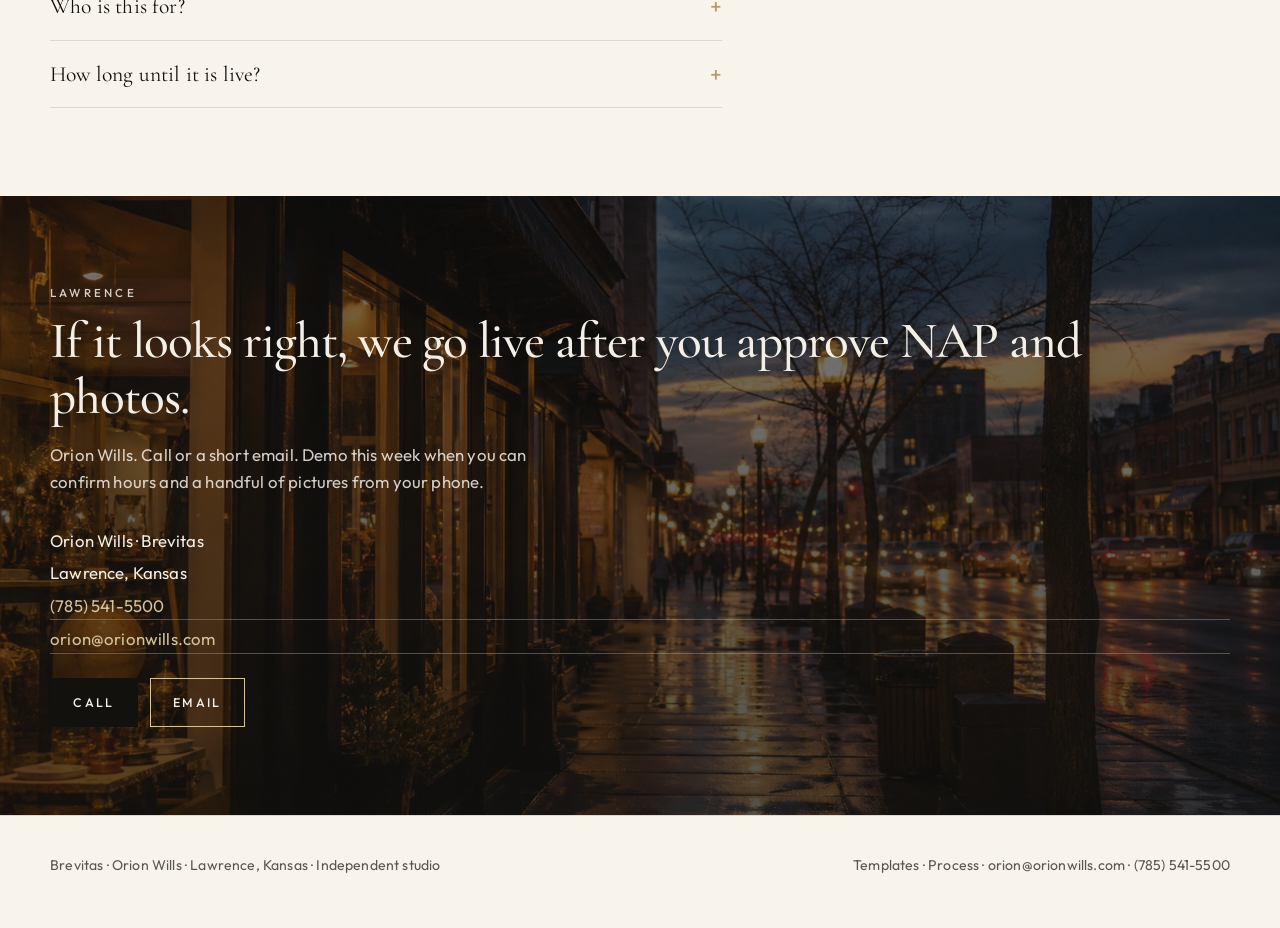
==== commit 11b3486a: "Stop Cloudflare from scrambling public email on orionwills.com. Wrap mailto and visible orion@orionw" ====
--- a/index.html
+++ b/index.html
@@ -21,7 +21,7 @@
   <link rel="preconnect" href="https://fonts.googleapis.com">
   <link rel="preconnect" href="https://fonts.gstatic.com" crossorigin>
   <link href="https://fonts.googleapis.com/css2?family=Cormorant+Garamond:ital,wght@0,500;0,600;1,500&family=Outfit:wght@300;400;500&display=swap" rel="stylesheet">
-  <link rel="stylesheet" href="styles.css">
+  <link rel="stylesheet" href="/styles.css">
   <script type="application/ld+json">
 {
   "@context": "https://schema.org",
@@ -34,12 +34,12 @@
       "description": "Done-for-you one-page websites and Google Business Profile setup for independent trades and local businesses in Lawrence, Kansas.",
       "url": "https://orionwills.com/",
       "telephone": "+17855415500",
-      "email": "orion.wills@gmail.com",
+      "email": "orion@orionwills.com",
       "image": "https://orionwills.com/art/hero.jpg",
       "logo": "https://orionwills.com/art/mark.jpg",
       "priceRange": "$1,200–$6,500",
       "currenciesAccepted": "USD",
-      "founder": { "@type": "Person", "name": "Orion Wills", "email": "orion.wills@gmail.com", "telephone": "+17855415500" },
+      "founder": { "@type": "Person", "name": "Orion Wills", "email": "orion@orionwills.com", "telephone": "+17855415500" },
       "address": {
         "@type": "PostalAddress",
         "addressLocality": "Lawrence",
@@ -116,18 +116,18 @@
   <a class="skip" href="#main">Skip to content</a>
   <header class="nav-bar">
     <div class="wrap">
-      <a class="brand" href="index.html">
+      <a class="brand" href="/">
         <img src="art/mark.jpg" width="42" height="42" alt="">
         <span>Brevitas</span>
       </a>
       <button class="nav-toggle" type="button" aria-label="Menu" aria-expanded="false"><span></span><span></span><span></span></button>
       <nav class="nav-links" aria-label="Primary">
-        <a href="index.html#offer">Offer</a>
-        <a href="index.html#pricing">Pricing</a>
-        <a href="templates.html">Templates</a>
-        <a href="work.html">Process</a>
-        <a href="index.html#faq">FAQ</a>
-        <a href="index.html#contact">Contact</a>
+        <a href="/#offer">Offer</a>
+        <a href="/#pricing">Pricing</a>
+        <a href="/templates">Templates</a>
+        <a href="/work">Process</a>
+        <a href="/#faq">FAQ</a>
+        <a href="/#contact">Contact</a>
       </nav>
     </div>
   </header>
@@ -140,7 +140,7 @@
         <p class="lede">You already earn the work. We match a one-page site to your Google listing so they can call you. We do not promise rankings or AI Overviews.</p>
         <div class="btn-row">
           <a class="btn" href="#contact">Talk with Orion</a>
-          <a class="btn ghost" href="templates.html">See the templates</a>
+          <a class="btn ghost" href="/templates">See the templates</a>
         </div>
       </div>
     </section>
@@ -221,28 +221,28 @@
         <hr class="rule">
         <p class="lede-plain">Trades first. Also restaurants, auto shops, salons, retail, clinics, and professional offices. Not chains with a corporate web team.</p>
         <div class="industries">
-          <a class="industry" href="templates.html">
+          <a class="industry" href="/templates">
             <img src="art/trades.jpg" alt="Workshop tools laid out on a wooden bench.">
             <div class="shade">
               <h3>Home services</h3>
               <p>HVAC · plumbing · electrical · roofing</p>
             </div>
           </a>
-          <a class="industry" href="templates.html">
+          <a class="industry" href="/templates">
             <img src="art/food.jpg" alt="Restaurant interior with warm lighting and set tables.">
             <div class="shade">
               <h3>Food &amp; rooms</h3>
               <p>Restaurant · brewpub · cafe</p>
             </div>
           </a>
-          <a class="industry" href="templates.html">
+          <a class="industry" href="/templates">
             <img src="art/auto.jpg" alt="Auto shop bay with work lights.">
             <div class="shade">
               <h3>Auto</h3>
               <p>Repair · service · body</p>
             </div>
           </a>
-          <a class="industry" href="templates.html">
+          <a class="industry" href="/templates">
             <img src="art/salon.jpg" alt="Salon interior with mirrors and chairs.">
             <div class="shade">
               <h3>Salon &amp; storefront</h3>
@@ -263,8 +263,8 @@
         <div>
           <p>Eight starting pages live in this repo — restaurant, home services, auto, salon, retail, professional services, medical clinic, and a catch-all local business page. We drop in your NAP and photos. You preview before anything goes live. Aqua Flow Plumbing is a named plumbing demo at <a href="aqua-flow/">aqua-flow/</a>. Specialized Electric is at <a href="specialized-electric/">specialized-electric/</a>.</p>
           <div class="btn-row">
-            <a class="btn ghost" href="templates.html">Open the gallery</a>
-            <a class="btn ghost" href="work.html">How an engagement runs</a>
+            <a class="btn ghost" href="/templates">Open the gallery</a>
+            <a class="btn ghost" href="/work">How an engagement runs</a>
           </div>
         </div>
       </div>
@@ -308,16 +308,16 @@
       <div class="wrap">
         <p class="eyebrow">Lawrence</p>
         <h2>If it looks right, we go live after you approve NAP and photos.</h2>
-        <p>Orion Wills. Call or a short email. Demo this week when you can confirm hours and a handful of pictures from your phone. Street address will be published when the Kansas LLC is on file; phone and email below are the public NAP.</p>
+        <p>Orion Wills. Call or a short email. Demo this week when you can confirm hours and a handful of pictures from your phone.</p>
         <div class="nap-block">
           <div>Orion Wills · Brevitas</div>
           <div>Lawrence, Kansas</div>
           <a class="plain" href="tel:+17855415500">(785) 541-5500</a>
-          <a class="plain" href="mailto:orion.wills@gmail.com">orion.wills@gmail.com</a>
+          <!--email_off--><a class="plain" href="mailto:orion@orionwills.com">orion@orionwills.com</a><!--/email_off-->
         </div>
         <div class="btn-row">
           <a class="btn" href="tel:+17855415500">Call</a>
-          <a class="btn ghost" href="mailto:orion.wills@gmail.com">Email</a>
+          <!--email_off--><a class="btn ghost" href="mailto:orion@orionwills.com">Email</a><!--/email_off-->
         </div>
       </div>
     </section>
@@ -325,9 +325,9 @@
   <footer>
     <div class="wrap">
       <span>Brevitas · Orion Wills · Lawrence, Kansas · Independent studio</span>
-      <span><a href="templates.html">Templates</a> · <a href="work.html">Process</a> · <a href="mailto:orion.wills@gmail.com">orion.wills@gmail.com</a> · <a href="tel:+17855415500">(785) 541-5500</a></span>
+      <span><a href="/templates">Templates</a> · <a href="/work">Process</a> · <!--email_off--><a href="mailto:orion@orionwills.com">orion@orionwills.com</a><!--/email_off--> · <a href="tel:+17855415500">(785) 541-5500</a></span>
     </div>
   </footer>
-  <script src="site.js"></script>
+  <script src="/site.js"></script>
 </body>
 </html>
